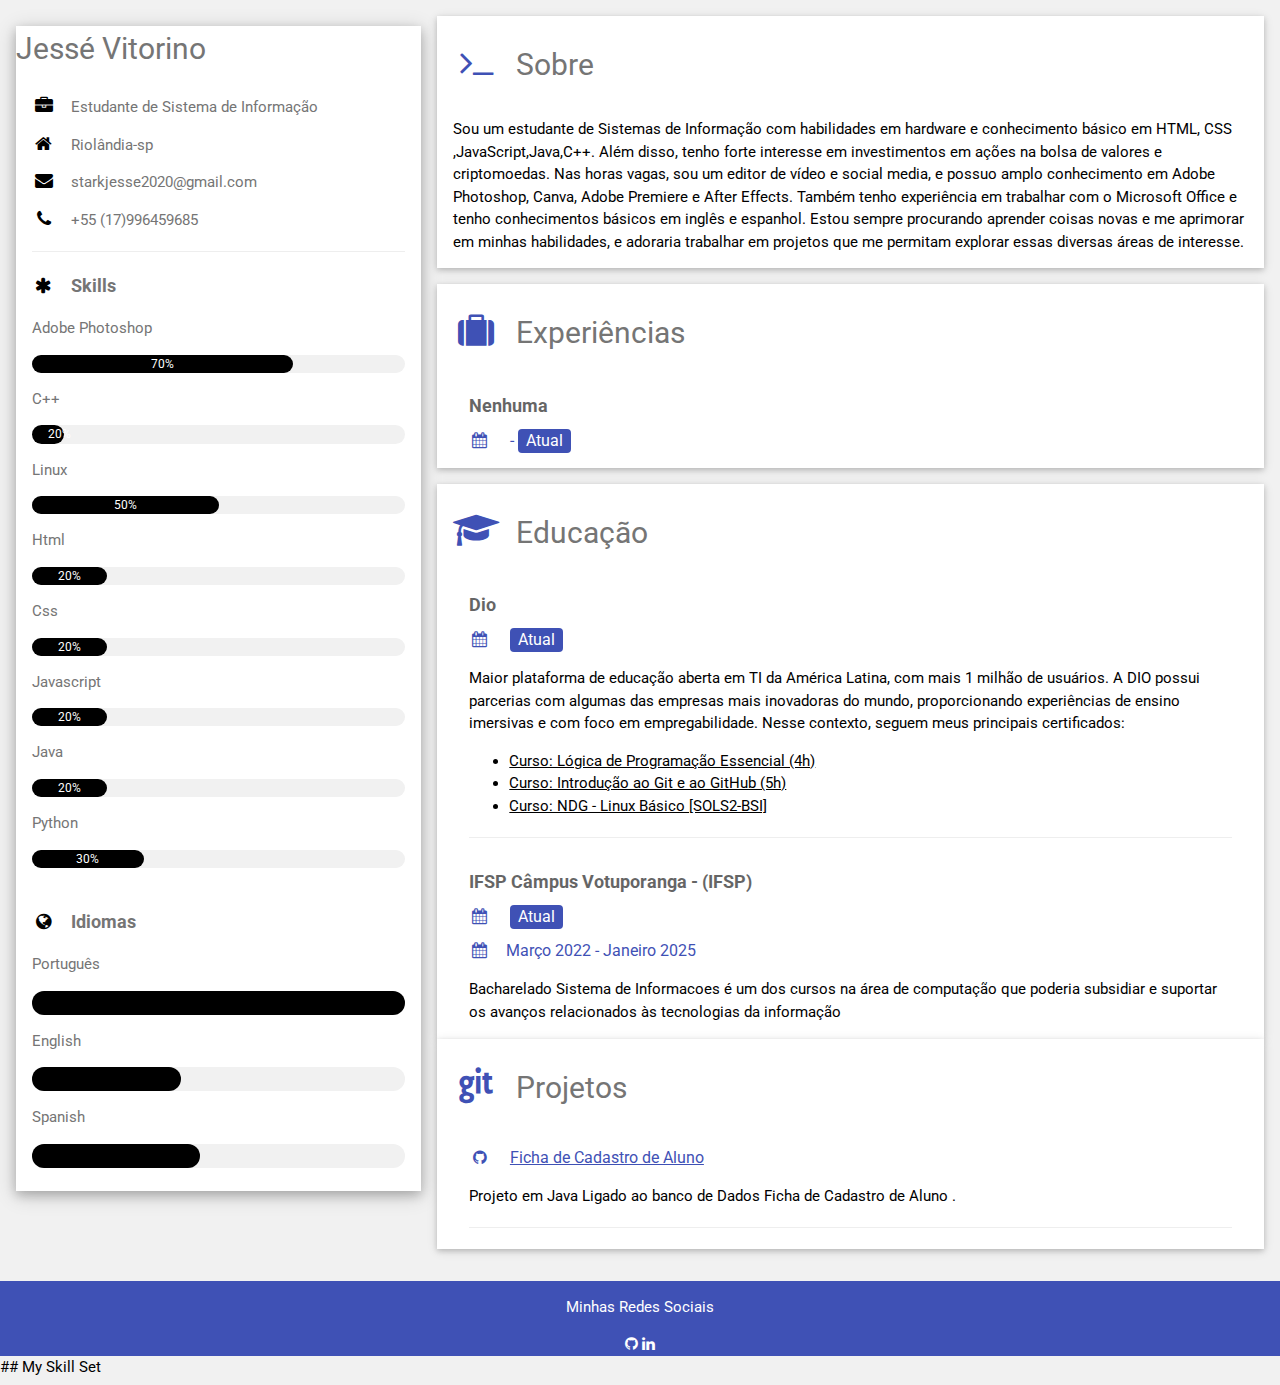
==== index.html @ 449e573f "Update index.html" ====
<!DOCTYPE html>
<html>
<title>Jessé Vitorino de Oliveira </title>
<meta charset="UTF-8">
<meta name="viewport" content="width=device-width, initial-scale=1">
<link rel="stylesheet" href="https://www.w3schools.com/w3css/4/w3.css">
<link rel='stylesheet' href='https://fonts.googleapis.com/css?family=Roboto'>
<link rel="stylesheet" href="https://cdnjs.cloudflare.com/ajax/libs/font-awesome/4.7.0/css/font-awesome.min.css">
<style>
html,body,h1,h2,h3,h4,h5,h6 {font-family: "Roboto", sans-serif}
</style>
<body class="w3-light-grey">

<!-- Page Container -->
<div class="w3-content w3-margin-top" style="max-width:1400px;">

  <!-- The Grid -->
  <div class="w3-row-padding">
  
    <!-- Left Column -->
    <div class="w3-third">
    
      <div class="w3-white w3-text-grey w3-card-4">
        <div class="w3-display-container">
            <h2>Jessé Vitorino</h2>
          
        </div>
        <div class="w3-container">
          <p><i class="fa fa-briefcase fa-fw w3-margin-right w3-large w3-text-black"></i>Estudante de Sistema de Informação </p>
          <p><i class="fa fa-home fa-fw w3-margin-right w3-large w3-text-black"></i>Riolândia-sp</p>
          <p><i class="fa fa-envelope fa-fw w3-margin-right w3-large w3-text-black"></i>starkjesse2020@gmail.com
          </p>
          <p><i class="fa fa-phone fa-fw w3-margin-right w3-large w3-text-black"></i>+55 (17)996459685</p>
          <hr>

          <p class="w3-large"><b><i class="fa fa-asterisk fa-fw w3-margin-right w3-text-black"></i>Skills</b></p>
          <p>Adobe Photoshop</p>
          <div class="w3-light-grey w3-round-xlarge w3-small">
            <div class="w3-container w3-center w3-round-xlarge w3-black" style="width:70%">70%</div>
          </div>         
          
          <p>C++</p>
          <div class="w3-light-grey w3-round-xlarge w3-small">
            <div class="w3-container w3-center w3-round-xlarge w3-black" style="width: 20px;%">20%</div>
          </div>
          <p>Linux</p>
          <div class="w3-light-grey w3-round-xlarge w3-small">
            <div class="w3-container w3-center w3-round-xlarge w3-black" style="width:50%">50%</div>
          </div>
          <p>Html</p>
          <div class="w3-light-grey w3-round-xlarge w3-small">
            <div class="w3-container w3-center w3-round-xlarge w3-black" style="width:20%">20%</div>
          </div>
          <p>Css</p>
          <div class="w3-light-grey w3-round-xlarge w3-small">
            <div class="w3-container w3-center w3-round-xlarge w3-black" style="width:20%">20%</div>
          </div>
          <p>Javascript</p>
          <div class="w3-light-grey w3-round-xlarge w3-small">
            <div class="w3-container w3-center w3-round-xlarge w3-black" style="width:20%">20%</div>
          </div>
          <p>Java</p>
          <div class="w3-light-grey w3-round-xlarge w3-small">
            <div class="w3-container w3-center w3-round-xlarge w3-black" style="width:20%">20%</div>
          </div>
          <p>Python</p>
          <div class="w3-light-grey w3-round-xlarge w3-small">
            <div class="w3-container w3-center w3-round-xlarge w3-black" style="width:30%">30%</div>
          </div>
          
          <br>

          <p class="w3-large w3-text-theme"><b><i class="fa fa-globe fa-fw w3-margin-right w3-text-black"></i>Idiomas</b></p>
          <p>Português</p>
          <div class="w3-light-grey w3-round-xlarge">
            <div class="w3-round-xlarge w3-black" style="height:24px;width:100%"></div>
          </div>
          <p>English</p>
          <div class="w3-light-grey w3-round-xlarge">
            <div class="w3-round-xlarge w3-black" style="height:24px;width:40%"></div>
          </div>
          <p>Spanish</p>
          <div class="w3-light-grey w3-round-xlarge">
            <div class="w3-round-xlarge w3-black" style="height:24px;width:45%"></div>
          </div>
          
          <br>
        </div>
      </div><br>

    <!-- End Left Column -->
    </div>

    <!-- Right Column -->
    <div class="w3-twothird">
    
        <div class="w3-container w3-card w3-white w3-margin-bottom">
          <h2 class="w3-text-grey w3-padding-16"><i class="fa fa-terminal fa-fw w3-margin-right w3-xxlarge w3-text-indigo"></i>Sobre</h2>
          <p>Sou um estudante de Sistemas de Informação com habilidades em hardware e conhecimento básico em HTML, CSS ,JavaScript,Java,C++. Além disso, tenho forte interesse em investimentos em ações na bolsa de valores e criptomoedas. Nas horas vagas, sou um editor de vídeo e social media, e possuo amplo conhecimento em Adobe Photoshop, Canva, Adobe Premiere e After Effects. Também tenho experiência em trabalhar com o Microsoft Office e tenho conhecimentos básicos em inglês e espanhol. Estou sempre procurando aprender coisas novas e me aprimorar em minhas habilidades, e adoraria trabalhar em projetos que me permitam explorar essas diversas áreas de interesse.</p>
        </div>

        <div class="w3-container w3-card w3-white w3-margin-bottom">
          <h2 class="w3-text-grey w3-padding-16">
            <i class="fa fa-suitcase fa-fw w3-margin-right w3-xxlarge w3-text-indigo"></i>Experiências
          </h2>
          <div class="w3-container">
            <h5 class="w3-opacity"><b>Nenhuma</b></h5>
            <h6 class="w3-text-indigo"><i class="fa fa-calendar fa-fw w3-margin-right"></i> - <span class="w3-tag w3-indigo w3-round">Atual</span></h6>
            <p></p>
          </div>
        </div>

        <div class="w3-container w3-card w3-white">
          <h2 class="w3-text-grey w3-padding-16">
            <i class="fa fa-graduation-cap fa-fw w3-margin-right w3-xxlarge w3-text-indigo"></i>Educação
          </h2>
          <div class="w3-container">
            <h5 class="w3-opacity"><b>Dio</b></h5>
            <h6 class="w3-text-indigo"><i class="fa fa-calendar fa-fw w3-margin-right"></i> <span class="w3-tag w3-indigo w3-round">Atual</span></h6>
            <p>
              Maior plataforma de educação aberta em TI da América Latina, com mais 1 milhão de usuários. 
              A DIO possui parcerias com algumas das empresas mais inovadoras do mundo, proporcionando experiências 
              de ensino imersivas e com foco em empregabilidade. Nesse contexto, seguem meus principais certificados:
            </p>
            <ul>
              <li><a href="https://www.dio.me/certificate/53A785A1" target="_blank">Curso: Lógica de Programação Essencial (4h)</a></li>
              <li><a href="https://www.dio.me/certificate/A807F4A7" target="_blank">Curso: Introdução ao Git e ao GitHub  (5h)</a></li>
              <li><a href="Jessé VitorinoDe Oliveira-NDG - Linux Bási-certificate.pdf" target="_blank">Curso: NDG - Linux Básico [SOLS2-BSI]</a></li>
              
            </ul>
            <hr>
          </div>
          <div class="w3-container">
            <h5 class="w3-opacity"><b>IFSP Câmpus Votuporanga - (IFSP)</b></h5>
            <h6 class="w3-text-indigo"><i class="fa fa-calendar fa-fw w3-margin-right"></i> <span class="w3-tag w3-indigo w3-round">Atual</span></h6>            
            <h6 class="w3-text-indigo"><i class="fa fa-calendar fa-fw w3-margin-right"></i>Março 2022 - Janeiro 2025</h6>
            <p>Bacharelado Sistema de Informacoes é um dos cursos na área de computação que poderia subsidiar e suportar os avanços relacionados às tecnologias da informação
            </p>
          </div>
        </div>

        <div class="w3-container w3-card w3-white w3-margin-bottom">
          <h2 class="w3-text-grey w3-padding-16">
            <i class="fa fa-git fa-fw w3-margin-right w3-xxlarge w3-text-indigo"></i>Projetos
          </h2>
          <div class="w3-container">
            <h6 class="w3-text-indigo">
              <i class="fa fa-github fa-fw w3-margin-right"></i>
              <a href="https://github.com/JesseV22/AvaliacaoLP1PV1" target="_blank">Ficha de Cadastro de Aluno</a>
            </h6>
            <p>Projeto em Java Ligado ao banco de Dados Ficha de Cadastro de Aluno .</p>
            <hr>
          </div>         
        </div>

        <!-- End Right Column -->
      </div>

      <!-- End Grid -->
    </div>

    <!-- End Page Container -->
  </div>

  <footer class="w3-container w3-indigo w3-center w3-margin-top">
    <p>Minhas Redes Sociais</p>
    <a href="https://github.com/JesseV22" target="_blank"><i class="fa fa-github w3-hover-opacity"></i></a>
    <a href="https://www.linkedin.com/in/jess%C3%A9-vitorino-oliveira-a86418203/" target="_blank"><i class="fa fa-linkedin w3-hover-opacity"></i></a>    
  </footer>
## My Skill Set  
<table><tr><td valign="top" width="33%">


</body>

</html>
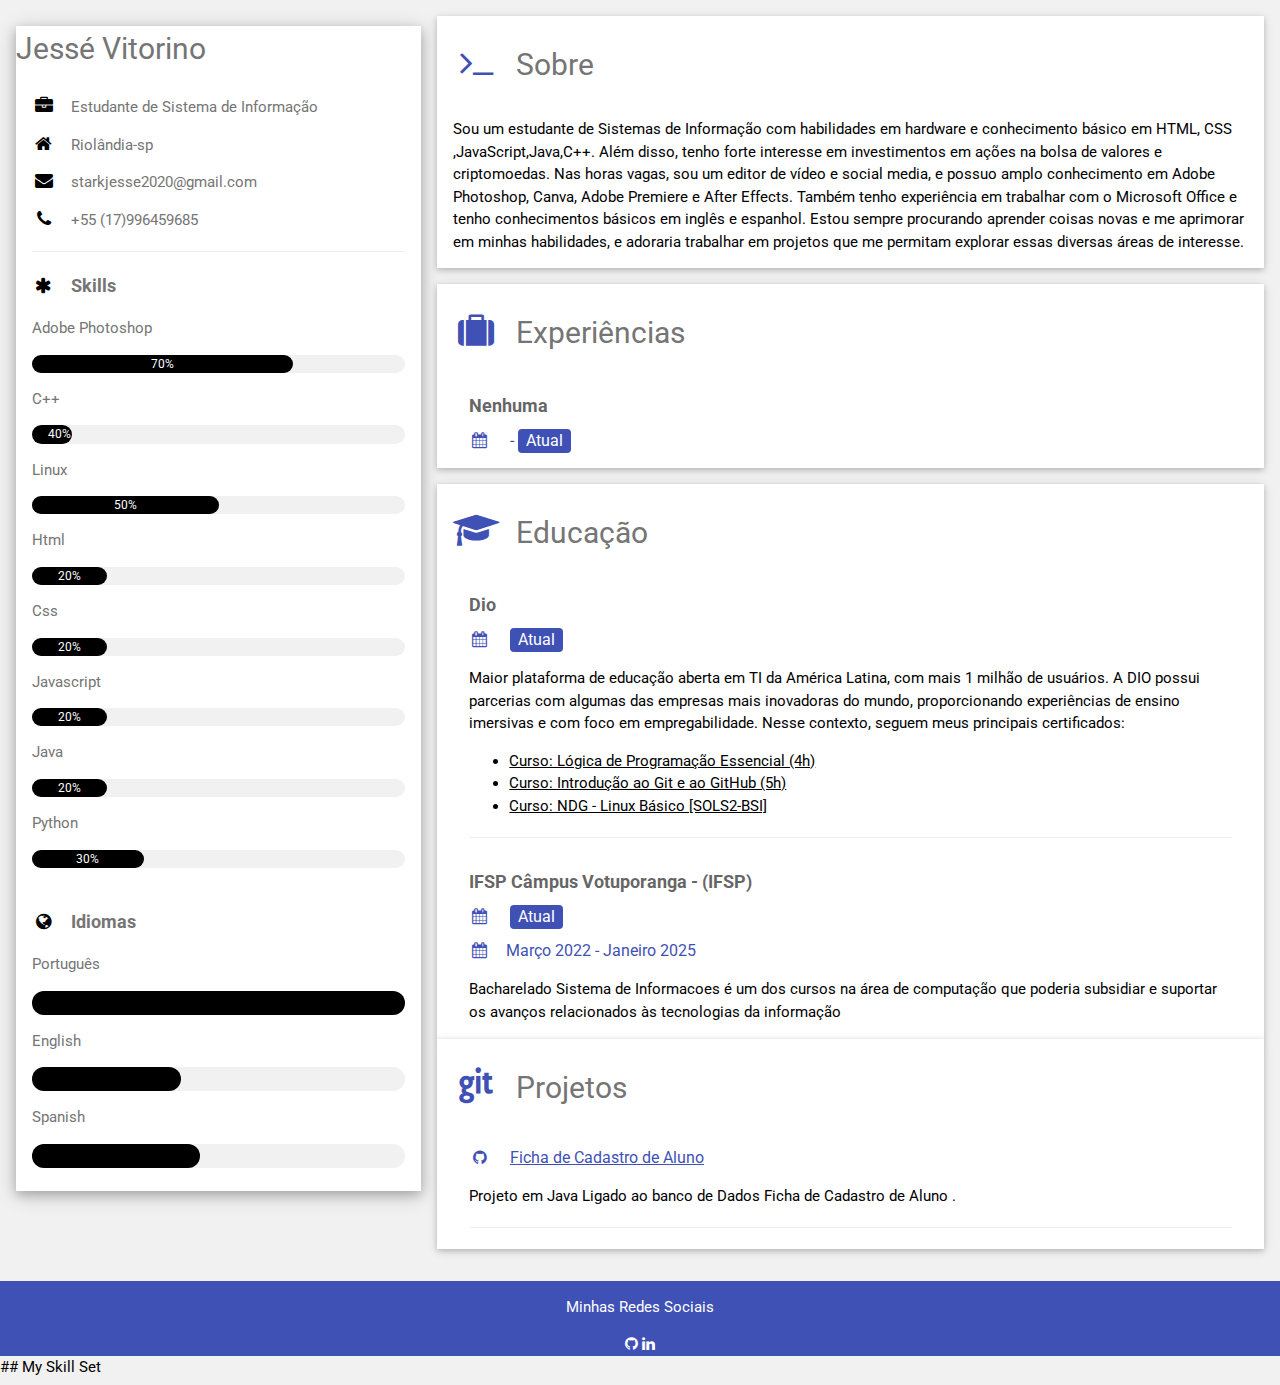
==== commit b1126da8: "C++" ====
--- a/index.html
+++ b/index.html
@@ -41,7 +41,7 @@
           
           <p>C++</p>
           <div class="w3-light-grey w3-round-xlarge w3-small">
-            <div class="w3-container w3-center w3-round-xlarge w3-black" style="width: 20px;%">20%</div>
+            <div class="w3-container w3-center w3-round-xlarge w3-black" style="width: 40px;%">40%</div>
           </div>
           <p>Linux</p>
           <div class="w3-light-grey w3-round-xlarge w3-small">
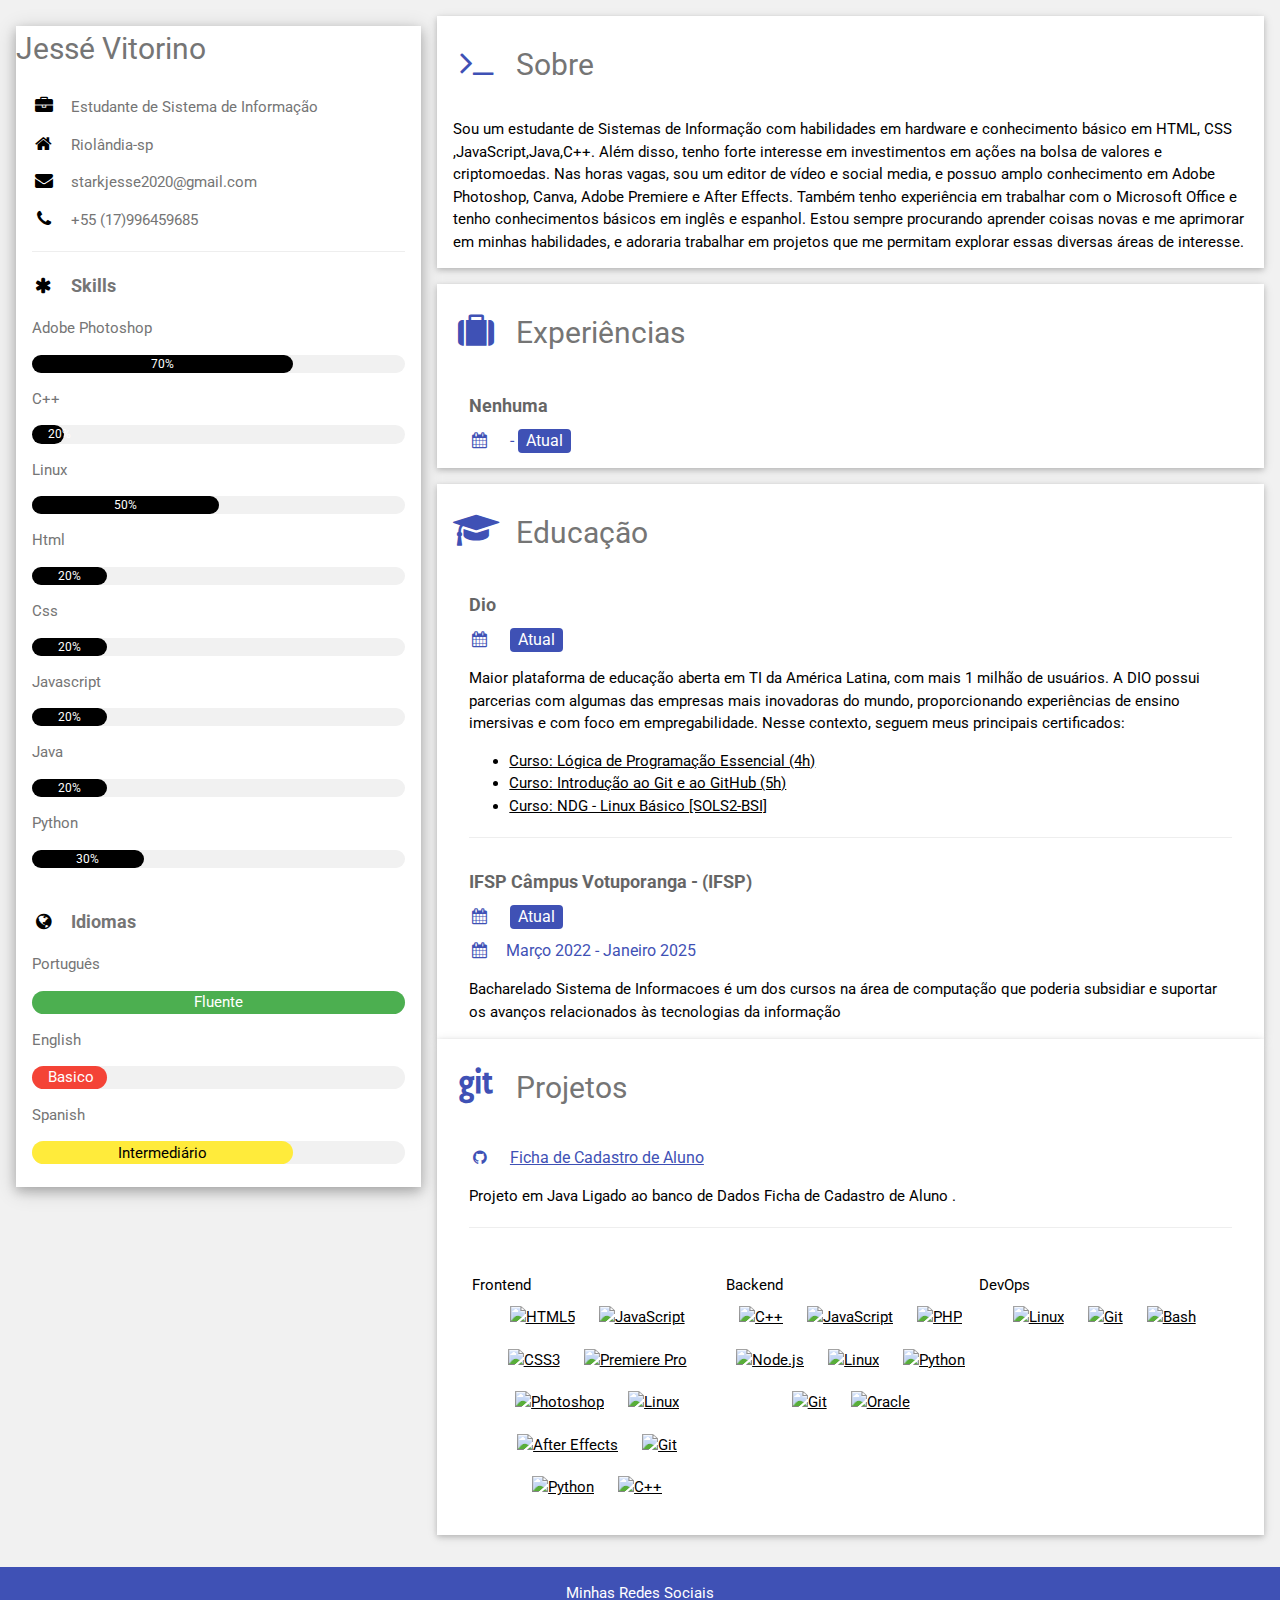
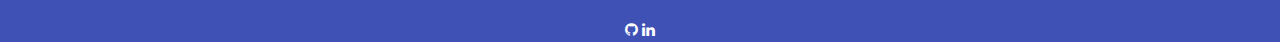
==== commit 65bfd400: "Update index.html" ====
--- a/index.html
+++ b/index.html
@@ -1,6 +1,6 @@
 <!DOCTYPE html>
 <html>
-<title>Jessé Vitorino de Oliveira </title>
+<title>Jessé  </title>
 <meta charset="UTF-8">
 <meta name="viewport" content="width=device-width, initial-scale=1">
 <link rel="stylesheet" href="https://www.w3schools.com/w3css/4/w3.css">
@@ -41,7 +41,7 @@
           
           <p>C++</p>
           <div class="w3-light-grey w3-round-xlarge w3-small">
-            <div class="w3-container w3-center w3-round-xlarge w3-black" style="width: 40px;%">40%</div>
+            <div class="w3-container w3-center w3-round-xlarge w3-black" style="width: 20px;%">20%</div>
           </div>
           <p>Linux</p>
           <div class="w3-light-grey w3-round-xlarge w3-small">
@@ -73,15 +73,15 @@
           <p class="w3-large w3-text-theme"><b><i class="fa fa-globe fa-fw w3-margin-right w3-text-black"></i>Idiomas</b></p>
           <p>Português</p>
           <div class="w3-light-grey w3-round-xlarge">
-            <div class="w3-round-xlarge w3-black" style="height:24px;width:100%"></div>
+            <div class="w3-container w3-center w3-round-xlarge w3-green" style="width:100%">Fluente</div>
           </div>
           <p>English</p>
           <div class="w3-light-grey w3-round-xlarge">
-            <div class="w3-round-xlarge w3-black" style="height:24px;width:40%"></div>
+            <div class="w3-container w3-center w3-round-xlarge w3-red" style="width:20%">Basico</div>
           </div>
           <p>Spanish</p>
           <div class="w3-light-grey w3-round-xlarge">
-            <div class="w3-round-xlarge w3-black" style="height:24px;width:45%"></div>
+            <div class="w3-container w3-center w3-round-xlarge w3-yellow" style="width:70%">Intermediário</div>
           </div>
           
           <br>
@@ -150,6 +150,57 @@
             </h6>
             <p>Projeto em Java Ligado ao banco de Dados Ficha de Cadastro de Aluno .</p>
             <hr>
+            <br/>  
+
+
+
+<table><tr><td valign="top" width="33%">
+
+
+
+Frontend  
+<div align="center">  
+<a href="https://en.wikipedia.org/wiki/HTML5" target="_blank"><img style="margin: 10px" src="https://profilinator.rishav.dev/skills-assets/html5-original-wordmark.svg" alt="HTML5" height="50" /></a>  
+<a href="https://www.javascript.com/" target="_blank"><img style="margin: 10px" src="https://profilinator.rishav.dev/skills-assets/javascript-original.svg" alt="JavaScript" height="50" /></a>  
+<a href="https://www.w3schools.com/css/" target="_blank"><img style="margin: 10px" src="https://profilinator.rishav.dev/skills-assets/css3-original-wordmark.svg" alt="CSS3" height="50" /></a>  
+<a href="https://www.adobe.com/in/products/premiere.html" target="_blank"><img style="margin: 10px" src="https://profilinator.rishav.dev/skills-assets/adobepremierepro.png" alt="Premiere Pro" height="50" /></a>  
+<a href="https://www.adobe.com/in/products/photoshop.html" target="_blank"><img style="margin: 10px" src="https://profilinator.rishav.dev/skills-assets/photoshop-plain.svg" alt="Photoshop" height="50" /></a>  
+<a href="https://www.linux.org/" target="_blank"><img style="margin: 10px" src="https://profilinator.rishav.dev/skills-assets/linux-original.svg" alt="Linux" height="50" /></a>  
+<a href="https://www.adobe.com/in/products/aftereffects.html" target="_blank"><img style="margin: 10px" src="https://profilinator.rishav.dev/skills-assets/aftereffects.png" alt="After Effects" height="50" /></a>  
+<a href="https://github.com/" target="_blank"><img style="margin: 10px" src="https://profilinator.rishav.dev/skills-assets/git-scm-icon.svg" alt="Git" height="50" /></a>  
+<a href="https://www.python.org/" target="_blank"><img style="margin: 10px" src="https://profilinator.rishav.dev/skills-assets/python-original.svg" alt="Python" height="50" /></a>  
+<a href="https://www.cplusplus.com/" target="_blank"><img style="margin: 10px" src="https://profilinator.rishav.dev/skills-assets/cplusplus-original.svg" alt="C++" height="50" /></a>  
+</div>
+
+</td><td valign="top" width="33%">
+
+
+Backend  
+<div align="center">  
+<a href="https://www.cplusplus.com/" target="_blank"><img style="margin: 10px" src="https://profilinator.rishav.dev/skills-assets/cplusplus-original.svg" alt="C++" height="50" /></a>  
+<a href="https://www.javascript.com/" target="_blank"><img style="margin: 10px" src="https://profilinator.rishav.dev/skills-assets/javascript-original.svg" alt="JavaScript" height="50" /></a>  
+<a href="https://www.php.net/" target="_blank"><img style="margin: 10px" src="https://profilinator.rishav.dev/skills-assets/php-original.svg" alt="PHP" height="50" /></a>  
+<a href="https://nodejs.org/" target="_blank"><img style="margin: 10px" src="https://profilinator.rishav.dev/skills-assets/nodejs-original-wordmark.svg" alt="Node.js" height="50" /></a>  
+<a href="https://www.linux.org/" target="_blank"><img style="margin: 10px" src="https://profilinator.rishav.dev/skills-assets/linux-original.svg" alt="Linux" height="50" /></a>  
+<a href="https://www.python.org/" target="_blank"><img style="margin: 10px" src="https://profilinator.rishav.dev/skills-assets/python-original.svg" alt="Python" height="50" /></a>  
+<a href="https://github.com/" target="_blank"><img style="margin: 10px" src="https://profilinator.rishav.dev/skills-assets/git-scm-icon.svg" alt="Git" height="50" /></a>  
+<a href="https://www.oracle.com/in/index.html" target="_blank"><img style="margin: 10px" src="https://profilinator.rishav.dev/skills-assets/oracle-original.svg" alt="Oracle" height="50" /></a>  
+</div>
+
+</td><td valign="top" width="33%">
+
+
+
+DevOps  
+<div align="center">  
+<a href="https://www.linux.org/" target="_blank"><img style="margin: 10px" src="https://profilinator.rishav.dev/skills-assets/linux-original.svg" alt="Linux" height="50" /></a>  
+<a href="https://github.com/" target="_blank"><img style="margin: 10px" src="https://profilinator.rishav.dev/skills-assets/git-scm-icon.svg" alt="Git" height="50" /></a>  
+<a href="https://www.gnu.org/software/bash/" target="_blank"><img style="margin: 10px" src="https://profilinator.rishav.dev/skills-assets/gnu_bash-icon.svg" alt="Bash" height="50" /></a>  
+</div>
+
+</td></tr></table>  
+
+<br/>  
           </div>         
         </div>
 
@@ -167,10 +218,7 @@
     <a href="https://github.com/JesseV22" target="_blank"><i class="fa fa-github w3-hover-opacity"></i></a>
     <a href="https://www.linkedin.com/in/jess%C3%A9-vitorino-oliveira-a86418203/" target="_blank"><i class="fa fa-linkedin w3-hover-opacity"></i></a>    
   </footer>
-## My Skill Set  
-<table><tr><td valign="top" width="33%">
-
 
 </body>
 
-</html>
+</html>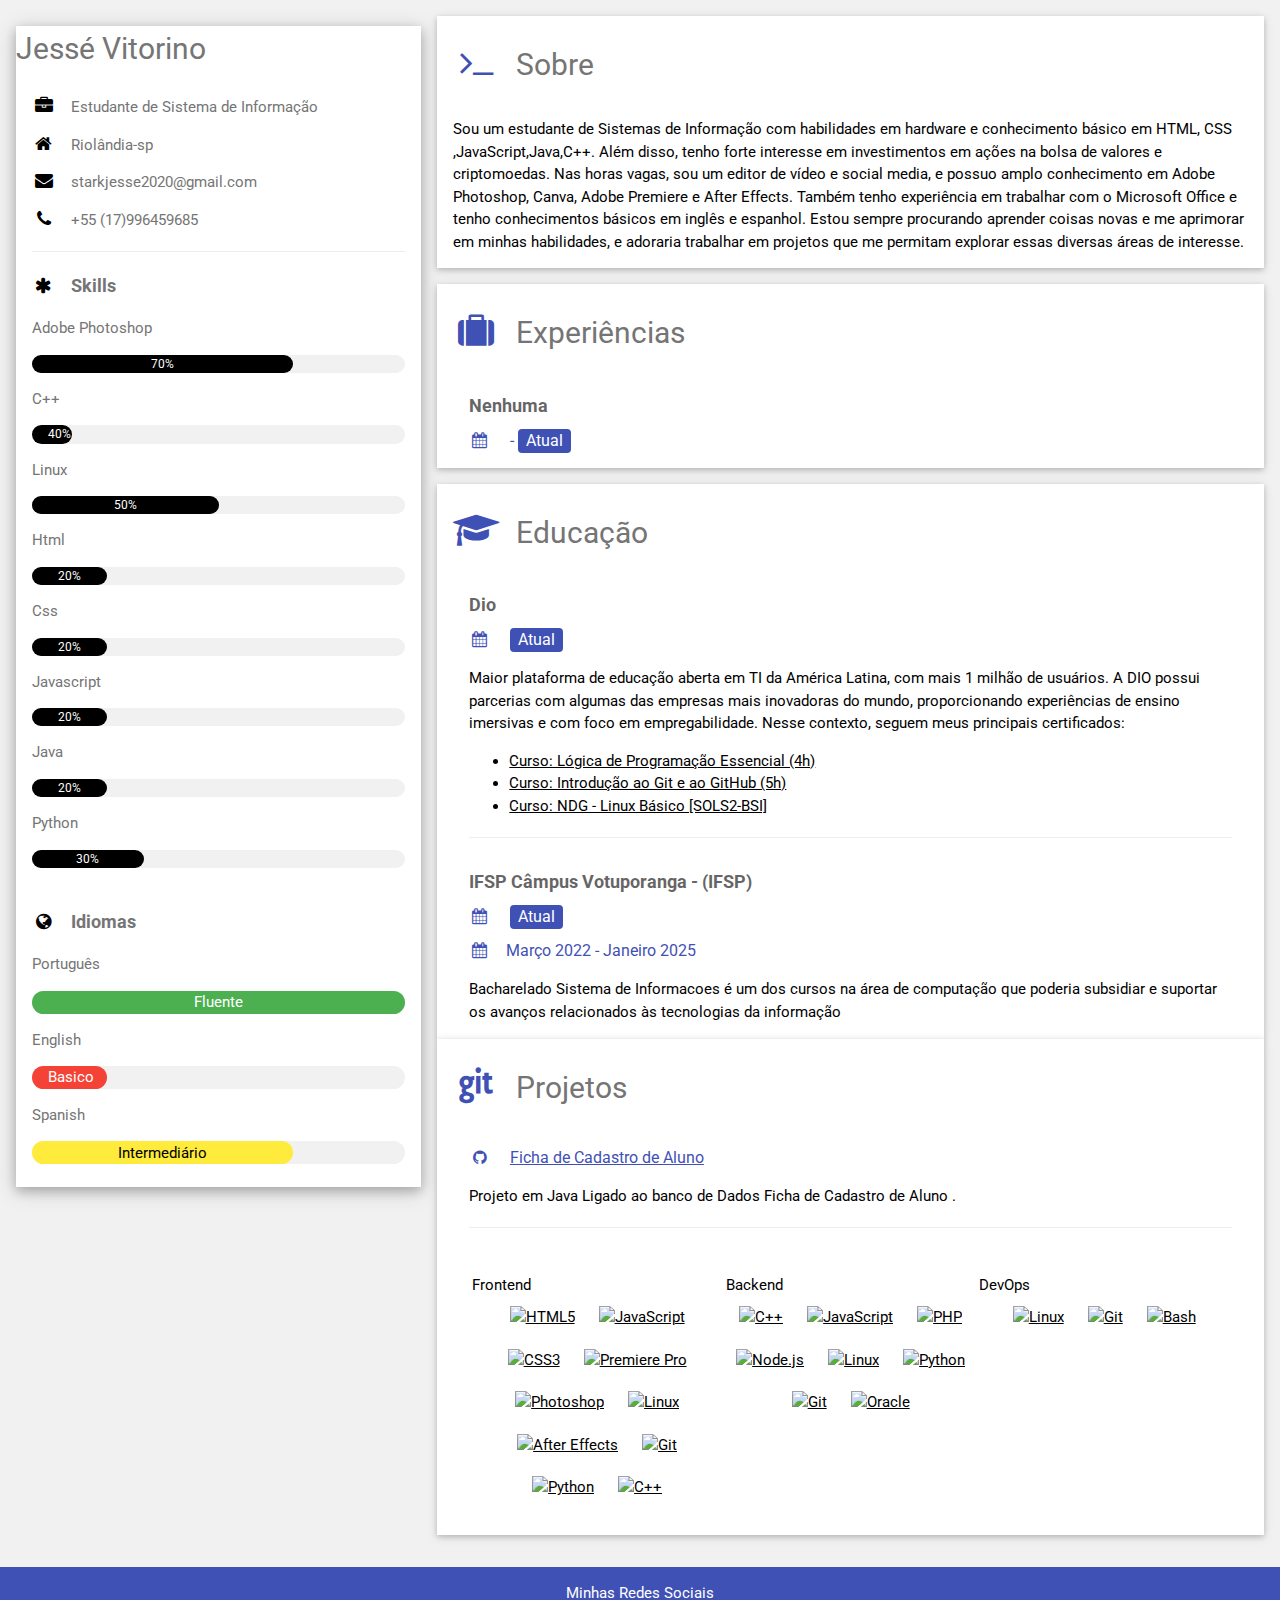
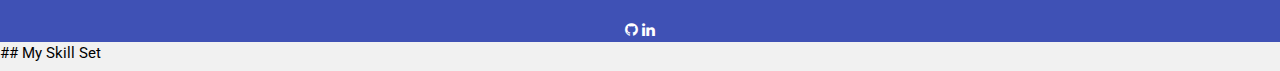
==== commit 017720fb: "Merge branch 'main' of https://github.com/JesseV22/CV" ====
--- a/index.html
+++ b/index.html
@@ -41,7 +41,7 @@
           
           <p>C++</p>
           <div class="w3-light-grey w3-round-xlarge w3-small">
-            <div class="w3-container w3-center w3-round-xlarge w3-black" style="width: 20px;%">20%</div>
+            <div class="w3-container w3-center w3-round-xlarge w3-black" style="width: 40px;%">40%</div>
           </div>
           <p>Linux</p>
           <div class="w3-light-grey w3-round-xlarge w3-small">
@@ -218,7 +218,10 @@
     <a href="https://github.com/JesseV22" target="_blank"><i class="fa fa-github w3-hover-opacity"></i></a>
     <a href="https://www.linkedin.com/in/jess%C3%A9-vitorino-oliveira-a86418203/" target="_blank"><i class="fa fa-linkedin w3-hover-opacity"></i></a>    
   </footer>
+## My Skill Set  
+<table><tr><td valign="top" width="33%">
+
 
 </body>
 
-</html>+</html>
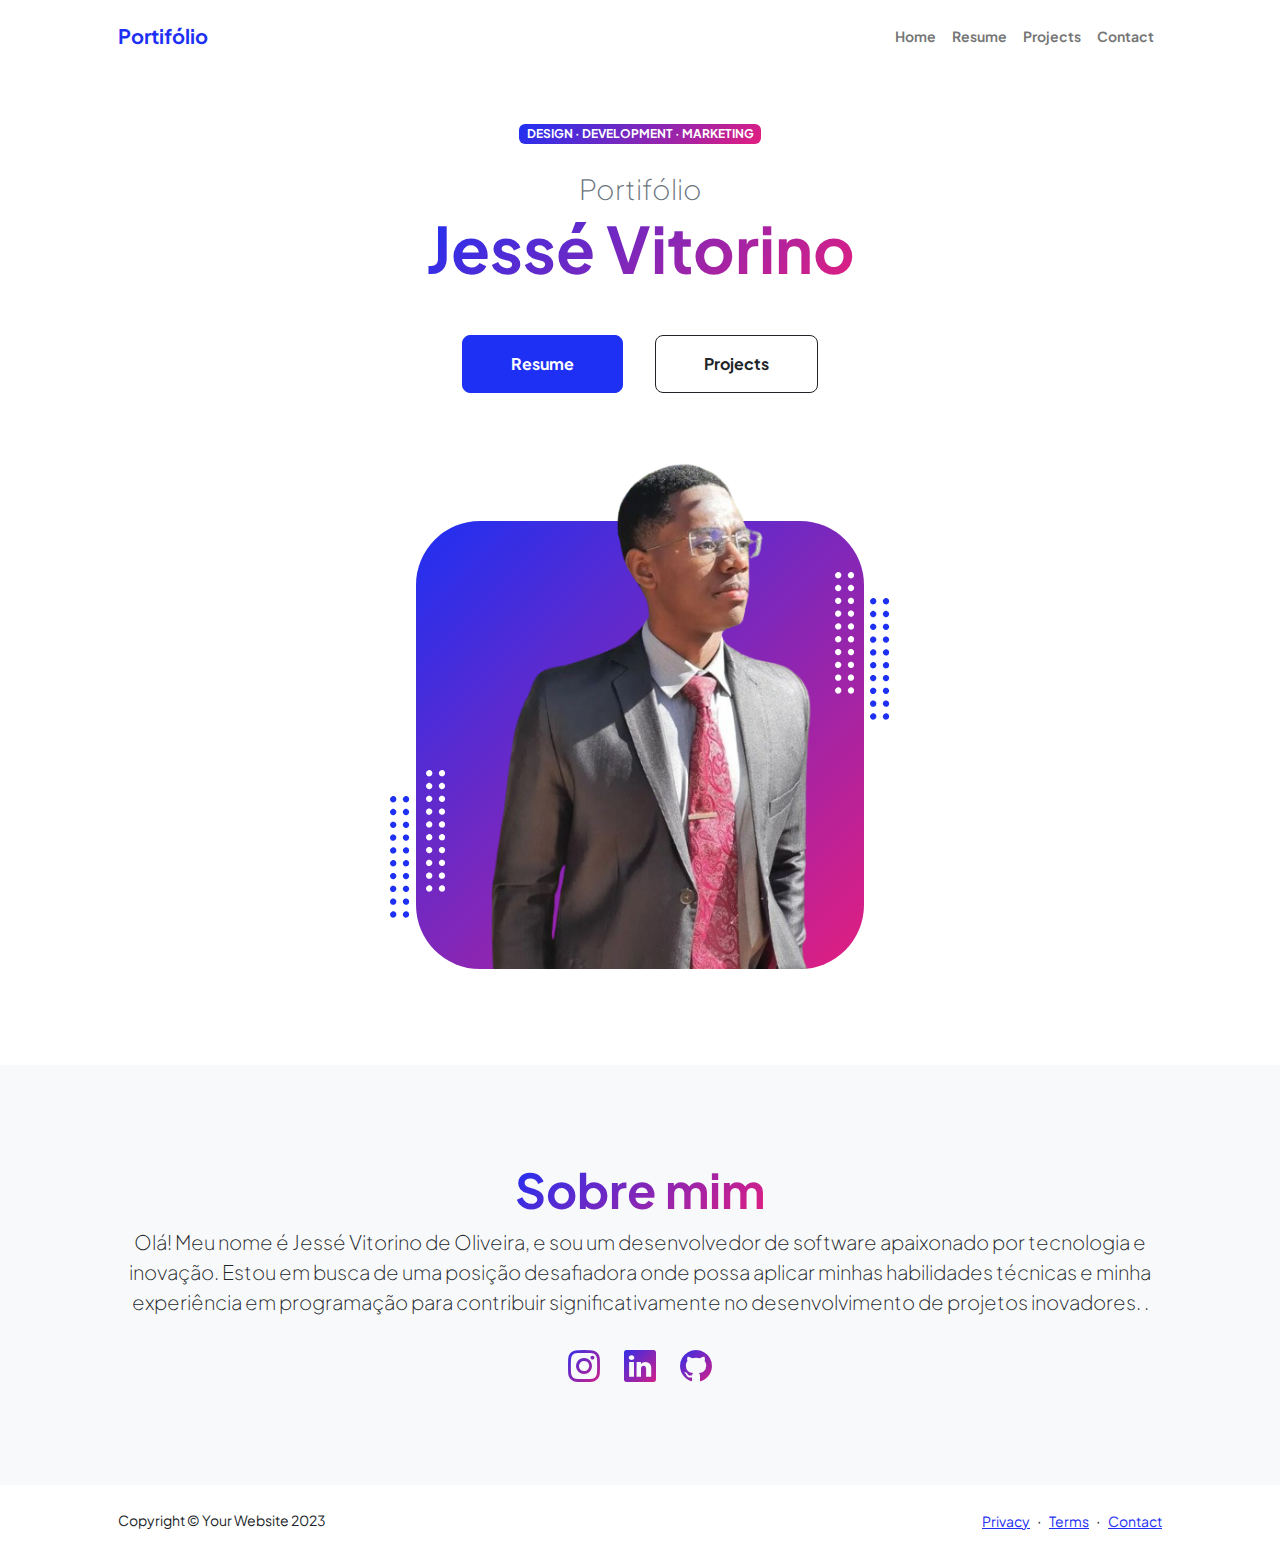
==== commit d26b1930: "up" ====
--- a/index.html
+++ b/index.html
@@ -1,227 +1,222 @@
 <!DOCTYPE html>
-<html>
-<title>Jessé  </title>
-<meta charset="UTF-8">
-<meta name="viewport" content="width=device-width, initial-scale=1">
-<link rel="stylesheet" href="https://www.w3schools.com/w3css/4/w3.css">
-<link rel='stylesheet' href='https://fonts.googleapis.com/css?family=Roboto'>
-<link rel="stylesheet" href="https://cdnjs.cloudflare.com/ajax/libs/font-awesome/4.7.0/css/font-awesome.min.css">
-<style>
-html,body,h1,h2,h3,h4,h5,h6 {font-family: "Roboto", sans-serif}
-</style>
-<body class="w3-light-grey">
+<html lang="en">
+    <head>
+        <meta charset="utf-8" />
+        <meta name="viewport" content="width=device-width, initial-scale=1, shrink-to-fit=no" />
+        <meta name="description" content="" />
+        <meta name="author" content="" />
+        <title>Personal - Start Bootstrap Theme</title>
+        <!-- Favicon-->
+        <link rel="icon" type="image/x-icon" href="assets/favicon.ico" />
+        <!-- Custom Google font-->
+        <link rel="preconnect" href="https://fonts.googleapis.com" />
+        <link rel="preconnect" href="https://fonts.gstatic.com" crossorigin />
+        <link href="https://fonts.googleapis.com/css2?family=Plus+Jakarta+Sans:wght@100;200;300;400;500;600;700;800;900&amp;display=swap" rel="stylesheet" />
+        <!-- Bootstrap icons-->
+        <link href="https://cdn.jsdelivr.net/npm/bootstrap-icons@1.8.1/font/bootstrap-icons.css" rel="stylesheet" />
+        <!-- Core theme CSS (includes Bootstrap)-->
+        <link href="css/styles.css" rel="stylesheet" />
+    </head>
+    <body class="d-flex flex-column h-100">
+        <main class="flex-shrink-0">
+            <!-- Navigation-->
+            <nav class="navbar navbar-expand-lg navbar-light bg-white py-3">
+                <div class="container px-5">
+                    <a class="navbar-brand" href="index.html"><span class="fw-bolder text-primary">Portifólio
+                    </span></a>
+                    <button class="navbar-toggler" type="button" data-bs-toggle="collapse" data-bs-target="#navbarSupportedContent" aria-controls="navbarSupportedContent" aria-expanded="false" aria-label="Toggle navigation"><span class="navbar-toggler-icon"></span></button>
+                    <div class="collapse navbar-collapse" id="navbarSupportedContent">
+                        <ul class="navbar-nav ms-auto mb-2 mb-lg-0 small fw-bolder">
+                            <li class="nav-item"><a class="nav-link" href="index.html">Home</a></li>
+                            <li class="nav-item"><a class="nav-link" href="resume.html">Resume</a></li>
+                            <li class="nav-item"><a class="nav-link" href="projects.html">Projects</a></li>
+                            <li class="nav-item"><a class="nav-link" href="contact.html">Contact</a></li>
+                        </ul>
+                    </div>
+                </div>
+            </nav>
+            <!-- Header-->
+            <header class="py-5">
+                <div class="container px-5 pb-5">
+                    <div class="row gx-5 align-items-center">
+                        <div class="col-xxl-5">
+                            <!-- Header text content-->
+                            <div class="text-center text-xxl-start">
+                                <div class="badge bg-gradient-primary-to-secondary text-white mb-4"><div class="text-uppercase">Design &middot; Development &middot; Marketing</div></div>
+                                <div class="fs-3 fw-light text-muted">Portifólio</div>
+                                <h1 class="display-3 fw-bolder mb-5"><span class="text-gradient d-inline">Jessé Vitorino
+                                </span></h1>
+                                <div class="d-grid gap-3 d-sm-flex justify-content-sm-center justify-content-xxl-start mb-3">
+                                    <a class="btn btn-primary btn-lg px-5 py-3 me-sm-3 fs-6 fw-bolder" href="resume.html">Resume</a>
+                                    <a class="btn btn-outline-dark btn-lg px-5 py-3 fs-6 fw-bolder" href="projects.html">Projects</a>
+                                </div>
+                            </div>
+                        </div>
+                        <div class="col-xxl-7">
+                            <!-- Header profile picture-->
+                            <div class="d-flex justify-content-center mt-5 mt-xxl-0">
+                                <div class="profile bg-gradient-primary-to-secondary">
+                                    <!-- TIP: For best results, use a photo with a transparent background like the demo example below-->
+                                    <!-- Watch a tutorial on how to do this on YouTube (link)-->
+                                    <img class="profile-img" src="assets/WhatsApp_Image_2024-06-15_at_16.08.37-removebg-preview.png" alt="..." />
+                                    <div class="dots-1">
+                                        <!-- SVG Dots-->
+                                        <svg version="1.1" xmlns="http://www.w3.org/2000/svg" xmlns:xlink="http://www.w3.org/1999/xlink" x="0px" y="0px" viewBox="0 0 191.6 1215.4" style="enable-background: new 0 0 191.6 1215.4" xml:space="preserve">
+                                            <g transform="translate(0.000000,1280.000000) scale(0.100000,-0.100000)">
+                                                <path d="M227.7,12788.6c-105-35-200-141-222-248c-43-206,163-412,369-369c155,32,275,190,260,339c-11,105-90,213-190,262        C383.7,12801.6,289.7,12808.6,227.7,12788.6z"></path>
+                                                <path d="M1507.7,12788.6c-151-50-253-216-222-362c25-119,136-230,254-255c194-41,395,142,375,339c-11,105-90,213-190,262        C1663.7,12801.6,1569.7,12808.6,1507.7,12788.6z"></path>
+                                                <path d="M227.7,11508.6c-105-35-200-141-222-248c-43-206,163-412,369-369c155,32,275,190,260,339c-11,105-90,213-190,262        C383.7,11521.6,289.7,11528.6,227.7,11508.6z"></path>
+                                                <path d="M1507.7,11508.6c-151-50-253-216-222-362c25-119,136-230,254-255c194-41,395,142,375,339c-11,105-90,213-190,262        C1663.7,11521.6,1569.7,11528.6,1507.7,11508.6z"></path>
+                                                <path d="M227.7,10228.6c-105-35-200-141-222-248c-43-206,163-412,369-369c155,32,275,190,260,339c-11,105-90,213-190,262        C383.7,10241.6,289.7,10248.6,227.7,10228.6z"></path>
+                                                <path d="M1507.7,10228.6c-105-35-200-141-222-248c-43-206,163-412,369-369c155,32,275,190,260,339c-11,105-90,213-190,262        C1663.7,10241.6,1569.7,10248.6,1507.7,10228.6z"></path>
+                                                <path d="M227.7,8948.6c-105-35-200-141-222-248c-43-206,163-412,369-369c155,32,275,190,260,339c-11,105-90,213-190,262        C383.7,8961.6,289.7,8968.6,227.7,8948.6z"></path>
+                                                <path d="M1507.7,8948.6c-105-35-200-141-222-248c-43-206,163-412,369-369c155,32,275,190,260,339c-11,105-90,213-190,262        C1663.7,8961.6,1569.7,8968.6,1507.7,8948.6z"></path>
+                                                <path d="M227.7,7668.6c-105-35-200-141-222-248c-43-206,163-412,369-369c155,32,275,190,260,339c-11,105-90,213-190,262        C383.7,7681.6,289.7,7688.6,227.7,7668.6z"></path>
+                                                <path d="M1507.7,7668.6c-105-35-200-141-222-248c-43-206,163-412,369-369c155,32,275,190,260,339c-11,105-90,213-190,262        C1663.7,7681.6,1569.7,7688.6,1507.7,7668.6z"></path>
+                                                <path d="M227.7,6388.6c-105-35-200-141-222-248c-43-206,163-412,369-369c155,32,275,190,260,339c-11,105-90,213-190,262        C383.7,6401.6,289.7,6408.6,227.7,6388.6z"></path>
+                                                <path d="M1507.7,6388.6c-105-35-200-141-222-248c-43-206,163-412,369-369c155,32,275,190,260,339c-11,105-90,213-190,262        C1663.7,6401.6,1569.7,6408.6,1507.7,6388.6z"></path>
+                                                <path d="M227.7,5108.6c-105-35-200-141-222-248c-43-206,163-412,369-369c155,32,275,190,260,339c-11,105-90,213-190,262        C383.7,5121.6,289.7,5128.6,227.7,5108.6z"></path>
+                                                <path d="M1507.7,5108.6c-105-35-200-141-222-248c-43-206,163-412,369-369c155,32,275,190,260,339c-11,105-90,213-190,262        C1663.7,5121.6,1569.7,5128.6,1507.7,5108.6z"></path>
+                                                <path d="M227.7,3828.6c-105-35-200-141-222-248c-43-206,163-412,369-369c155,32,275,190,260,339c-11,105-90,213-190,262        C383.7,3841.6,289.7,3848.6,227.7,3828.6z"></path>
+                                                <path d="M1507.7,3828.6c-105-35-200-141-222-248c-43-206,163-412,369-369c155,32,275,190,260,339c-11,105-90,213-190,262        C1663.7,3841.6,1569.7,3848.6,1507.7,3828.6z"></path>
+                                                <path d="M227.7,2548.6c-105-35-200-141-222-248c-43-206,163-412,369-369c155,32,275,190,260,339c-11,105-90,213-190,262        C383.7,2561.6,289.7,2568.6,227.7,2548.6z"></path>
+                                                <path d="M1507.7,2548.6c-105-35-200-141-222-248c-43-206,163-412,369-369c155,32,275,190,260,339c-11,105-90,213-190,262        C1663.7,2561.6,1569.7,2568.6,1507.7,2548.6z"></path>
+                                                <path d="M227.7,1268.6c-105-35-200-141-222-248c-43-206,163-412,369-369c155,32,275,190,260,339c-11,105-90,213-190,262        C383.7,1281.6,289.7,1288.6,227.7,1268.6z"></path>
+                                                <path d="M1507.7,1268.6c-105-35-200-141-222-248c-43-206,163-412,369-369c155,32,275,190,260,339c-11,105-90,213-190,262        C1663.7,1281.6,1569.7,1288.6,1507.7,1268.6z"></path>
+                                            </g>
+                                        </svg>
+                                        <!-- END of SVG dots-->
+                                    </div>
+                                    <div class="dots-2">
+                                        <!-- SVG Dots-->
+                                        <svg version="1.1" xmlns="http://www.w3.org/2000/svg" xmlns:xlink="http://www.w3.org/1999/xlink" x="0px" y="0px" viewBox="0 0 191.6 1215.4" style="enable-background: new 0 0 191.6 1215.4" xml:space="preserve">
+                                            <g transform="translate(0.000000,1280.000000) scale(0.100000,-0.100000)">
+                                                <path d="M227.7,12788.6c-105-35-200-141-222-248c-43-206,163-412,369-369c155,32,275,190,260,339c-11,105-90,213-190,262        C383.7,12801.6,289.7,12808.6,227.7,12788.6z"></path>
+                                                <path d="M1507.7,12788.6c-151-50-253-216-222-362c25-119,136-230,254-255c194-41,395,142,375,339c-11,105-90,213-190,262        C1663.7,12801.6,1569.7,12808.6,1507.7,12788.6z"></path>
+                                                <path d="M227.7,11508.6c-105-35-200-141-222-248c-43-206,163-412,369-369c155,32,275,190,260,339c-11,105-90,213-190,262        C383.7,11521.6,289.7,11528.6,227.7,11508.6z"></path>
+                                                <path d="M1507.7,11508.6c-151-50-253-216-222-362c25-119,136-230,254-255c194-41,395,142,375,339c-11,105-90,213-190,262        C1663.7,11521.6,1569.7,11528.6,1507.7,11508.6z"></path>
+                                                <path d="M227.7,10228.6c-105-35-200-141-222-248c-43-206,163-412,369-369c155,32,275,190,260,339c-11,105-90,213-190,262        C383.7,10241.6,289.7,10248.6,227.7,10228.6z"></path>
+                                                <path d="M1507.7,10228.6c-105-35-200-141-222-248c-43-206,163-412,369-369c155,32,275,190,260,339c-11,105-90,213-190,262        C1663.7,10241.6,1569.7,10248.6,1507.7,10228.6z"></path>
+                                                <path d="M227.7,8948.6c-105-35-200-141-222-248c-43-206,163-412,369-369c155,32,275,190,260,339c-11,105-90,213-190,262        C383.7,8961.6,289.7,8968.6,227.7,8948.6z"></path>
+                                                <path d="M1507.7,8948.6c-105-35-200-141-222-248c-43-206,163-412,369-369c155,32,275,190,260,339c-11,105-90,213-190,262        C1663.7,8961.6,1569.7,8968.6,1507.7,8948.6z"></path>
+                                                <path d="M227.7,7668.6c-105-35-200-141-222-248c-43-206,163-412,369-369c155,32,275,190,260,339c-11,105-90,213-190,262        C383.7,7681.6,289.7,7688.6,227.7,7668.6z"></path>
+                                                <path d="M1507.7,7668.6c-105-35-200-141-222-248c-43-206,163-412,369-369c155,32,275,190,260,339c-11,105-90,213-190,262        C1663.7,7681.6,1569.7,7688.6,1507.7,7668.6z"></path>
+                                                <path d="M227.7,6388.6c-105-35-200-141-222-248c-43-206,163-412,369-369c155,32,275,190,260,339c-11,105-90,213-190,262        C383.7,6401.6,289.7,6408.6,227.7,6388.6z"></path>
+                                                <path d="M1507.7,6388.6c-105-35-200-141-222-248c-43-206,163-412,369-369c155,32,275,190,260,339c-11,105-90,213-190,262        C1663.7,6401.6,1569.7,6408.6,1507.7,6388.6z"></path>
+                                                <path d="M227.7,5108.6c-105-35-200-141-222-248c-43-206,163-412,369-369c155,32,275,190,260,339c-11,105-90,213-190,262        C383.7,5121.6,289.7,5128.6,227.7,5108.6z"></path>
+                                                <path d="M1507.7,5108.6c-105-35-200-141-222-248c-43-206,163-412,369-369c155,32,275,190,260,339c-11,105-90,213-190,262        C1663.7,5121.6,1569.7,5128.6,1507.7,5108.6z"></path>
+                                                <path d="M227.7,3828.6c-105-35-200-141-222-248c-43-206,163-412,369-369c155,32,275,190,260,339c-11,105-90,213-190,262        C383.7,3841.6,289.7,3848.6,227.7,3828.6z"></path>
+                                                <path d="M1507.7,3828.6c-105-35-200-141-222-248c-43-206,163-412,369-369c155,32,275,190,260,339c-11,105-90,213-190,262        C1663.7,3841.6,1569.7,3848.6,1507.7,3828.6z"></path>
+                                                <path d="M227.7,2548.6c-105-35-200-141-222-248c-43-206,163-412,369-369c155,32,275,190,260,339c-11,105-90,213-190,262        C383.7,2561.6,289.7,2568.6,227.7,2548.6z"></path>
+                                                <path d="M1507.7,2548.6c-105-35-200-141-222-248c-43-206,163-412,369-369c155,32,275,190,260,339c-11,105-90,213-190,262        C1663.7,2561.6,1569.7,2568.6,1507.7,2548.6z"></path>
+                                                <path d="M227.7,1268.6c-105-35-200-141-222-248c-43-206,163-412,369-369c155,32,275,190,260,339c-11,105-90,213-190,262        C383.7,1281.6,289.7,1288.6,227.7,1268.6z"></path>
+                                                <path d="M1507.7,1268.6c-105-35-200-141-222-248c-43-206,163-412,369-369c155,32,275,190,260,339c-11,105-90,213-190,262        C1663.7,1281.6,1569.7,1288.6,1507.7,1268.6z"></path>
+                                            </g>
+                                        </svg>
+                                        <!-- END of SVG dots-->
+                                    </div>
+                                    <div class="dots-3">
+                                        <!-- SVG Dots-->
+                                        <svg version="1.1" xmlns="http://www.w3.org/2000/svg" xmlns:xlink="http://www.w3.org/1999/xlink" x="0px" y="0px" viewBox="0 0 191.6 1215.4" style="enable-background: new 0 0 191.6 1215.4" xml:space="preserve">
+                                            <g transform="translate(0.000000,1280.000000) scale(0.100000,-0.100000)">
+                                                <path d="M227.7,12788.6c-105-35-200-141-222-248c-43-206,163-412,369-369c155,32,275,190,260,339c-11,105-90,213-190,262        C383.7,12801.6,289.7,12808.6,227.7,12788.6z"></path>
+                                                <path d="M1507.7,12788.6c-151-50-253-216-222-362c25-119,136-230,254-255c194-41,395,142,375,339c-11,105-90,213-190,262        C1663.7,12801.6,1569.7,12808.6,1507.7,12788.6z"></path>
+                                                <path d="M227.7,11508.6c-105-35-200-141-222-248c-43-206,163-412,369-369c155,32,275,190,260,339c-11,105-90,213-190,262        C383.7,11521.6,289.7,11528.6,227.7,11508.6z"></path>
+                                                <path d="M1507.7,11508.6c-151-50-253-216-222-362c25-119,136-230,254-255c194-41,395,142,375,339c-11,105-90,213-190,262        C1663.7,11521.6,1569.7,11528.6,1507.7,11508.6z"></path>
+                                                <path d="M227.7,10228.6c-105-35-200-141-222-248c-43-206,163-412,369-369c155,32,275,190,260,339c-11,105-90,213-190,262        C383.7,10241.6,289.7,10248.6,227.7,10228.6z"></path>
+                                                <path d="M1507.7,10228.6c-105-35-200-141-222-248c-43-206,163-412,369-369c155,32,275,190,260,339c-11,105-90,213-190,262        C1663.7,10241.6,1569.7,10248.6,1507.7,10228.6z"></path>
+                                                <path d="M227.7,8948.6c-105-35-200-141-222-248c-43-206,163-412,369-369c155,32,275,190,260,339c-11,105-90,213-190,262        C383.7,8961.6,289.7,8968.6,227.7,8948.6z"></path>
+                                                <path d="M1507.7,8948.6c-105-35-200-141-222-248c-43-206,163-412,369-369c155,32,275,190,260,339c-11,105-90,213-190,262        C1663.7,8961.6,1569.7,8968.6,1507.7,8948.6z"></path>
+                                                <path d="M227.7,7668.6c-105-35-200-141-222-248c-43-206,163-412,369-369c155,32,275,190,260,339c-11,105-90,213-190,262        C383.7,7681.6,289.7,7688.6,227.7,7668.6z"></path>
+                                                <path d="M1507.7,7668.6c-105-35-200-141-222-248c-43-206,163-412,369-369c155,32,275,190,260,339c-11,105-90,213-190,262        C1663.7,7681.6,1569.7,7688.6,1507.7,7668.6z"></path>
+                                                <path d="M227.7,6388.6c-105-35-200-141-222-248c-43-206,163-412,369-369c155,32,275,190,260,339c-11,105-90,213-190,262        C383.7,6401.6,289.7,6408.6,227.7,6388.6z"></path>
+                                                <path d="M1507.7,6388.6c-105-35-200-141-222-248c-43-206,163-412,369-369c155,32,275,190,260,339c-11,105-90,213-190,262        C1663.7,6401.6,1569.7,6408.6,1507.7,6388.6z"></path>
+                                                <path d="M227.7,5108.6c-105-35-200-141-222-248c-43-206,163-412,369-369c155,32,275,190,260,339c-11,105-90,213-190,262        C383.7,5121.6,289.7,5128.6,227.7,5108.6z"></path>
+                                                <path d="M1507.7,5108.6c-105-35-200-141-222-248c-43-206,163-412,369-369c155,32,275,190,260,339c-11,105-90,213-190,262        C1663.7,5121.6,1569.7,5128.6,1507.7,5108.6z"></path>
+                                                <path d="M227.7,3828.6c-105-35-200-141-222-248c-43-206,163-412,369-369c155,32,275,190,260,339c-11,105-90,213-190,262        C383.7,3841.6,289.7,3848.6,227.7,3828.6z"></path>
+                                                <path d="M1507.7,3828.6c-105-35-200-141-222-248c-43-206,163-412,369-369c155,32,275,190,260,339c-11,105-90,213-190,262        C1663.7,3841.6,1569.7,3848.6,1507.7,3828.6z"></path>
+                                                <path d="M227.7,2548.6c-105-35-200-141-222-248c-43-206,163-412,369-369c155,32,275,190,260,339c-11,105-90,213-190,262        C383.7,2561.6,289.7,2568.6,227.7,2548.6z"></path>
+                                                <path d="M1507.7,2548.6c-105-35-200-141-222-248c-43-206,163-412,369-369c155,32,275,190,260,339c-11,105-90,213-190,262        C1663.7,2561.6,1569.7,2568.6,1507.7,2548.6z"></path>
+                                                <path d="M227.7,1268.6c-105-35-200-141-222-248c-43-206,163-412,369-369c155,32,275,190,260,339c-11,105-90,213-190,262        C383.7,1281.6,289.7,1288.6,227.7,1268.6z"></path>
+                                                <path d="M1507.7,1268.6c-105-35-200-141-222-248c-43-206,163-412,369-369c155,32,275,190,260,339c-11,105-90,213-190,262        C1663.7,1281.6,1569.7,1288.6,1507.7,1268.6z"></path>
+                                            </g>
+                                        </svg>
+                                        <!-- END of SVG dots-->
+                                    </div>
+                                    <div class="dots-4">
+                                        <!-- SVG Dots-->
+                                        <svg version="1.1" xmlns="http://www.w3.org/2000/svg" xmlns:xlink="http://www.w3.org/1999/xlink" x="0px" y="0px" viewBox="0 0 191.6 1215.4" style="enable-background: new 0 0 191.6 1215.4" xml:space="preserve">
+                                            <g transform="translate(0.000000,1280.000000) scale(0.100000,-0.100000)">
+                                                <path d="M227.7,12788.6c-105-35-200-141-222-248c-43-206,163-412,369-369c155,32,275,190,260,339c-11,105-90,213-190,262        C383.7,12801.6,289.7,12808.6,227.7,12788.6z"></path>
+                                                <path d="M1507.7,12788.6c-151-50-253-216-222-362c25-119,136-230,254-255c194-41,395,142,375,339c-11,105-90,213-190,262        C1663.7,12801.6,1569.7,12808.6,1507.7,12788.6z"></path>
+                                                <path d="M227.7,11508.6c-105-35-200-141-222-248c-43-206,163-412,369-369c155,32,275,190,260,339c-11,105-90,213-190,262        C383.7,11521.6,289.7,11528.6,227.7,11508.6z"></path>
+                                                <path d="M1507.7,11508.6c-151-50-253-216-222-362c25-119,136-230,254-255c194-41,395,142,375,339c-11,105-90,213-190,262        C1663.7,11521.6,1569.7,11528.6,1507.7,11508.6z"></path>
+                                                <path d="M227.7,10228.6c-105-35-200-141-222-248c-43-206,163-412,369-369c155,32,275,190,260,339c-11,105-90,213-190,262        C383.7,10241.6,289.7,10248.6,227.7,10228.6z"></path>
+                                                <path d="M1507.7,10228.6c-105-35-200-141-222-248c-43-206,163-412,369-369c155,32,275,190,260,339c-11,105-90,213-190,262        C1663.7,10241.6,1569.7,10248.6,1507.7,10228.6z"></path>
+                                                <path d="M227.7,8948.6c-105-35-200-141-222-248c-43-206,163-412,369-369c155,32,275,190,260,339c-11,105-90,213-190,262        C383.7,8961.6,289.7,8968.6,227.7,8948.6z"></path>
+                                                <path d="M1507.7,8948.6c-105-35-200-141-222-248c-43-206,163-412,369-369c155,32,275,190,260,339c-11,105-90,213-190,262        C1663.7,8961.6,1569.7,8968.6,1507.7,8948.6z"></path>
+                                                <path d="M227.7,7668.6c-105-35-200-141-222-248c-43-206,163-412,369-369c155,32,275,190,260,339c-11,105-90,213-190,262        C383.7,7681.6,289.7,7688.6,227.7,7668.6z"></path>
+                                                <path d="M1507.7,7668.6c-105-35-200-141-222-248c-43-206,163-412,369-369c155,32,275,190,260,339c-11,105-90,213-190,262        C1663.7,7681.6,1569.7,7688.6,1507.7,7668.6z"></path>
+                                                <path d="M227.7,6388.6c-105-35-200-141-222-248c-43-206,163-412,369-369c155,32,275,190,260,339c-11,105-90,213-190,262        C383.7,6401.6,289.7,6408.6,227.7,6388.6z"></path>
+                                                <path d="M1507.7,6388.6c-105-35-200-141-222-248c-43-206,163-412,369-369c155,32,275,190,260,339c-11,105-90,213-190,262        C1663.7,6401.6,1569.7,6408.6,1507.7,6388.6z"></path>
+                                                <path d="M227.7,5108.6c-105-35-200-141-222-248c-43-206,163-412,369-369c155,32,275,190,260,339c-11,105-90,213-190,262        C383.7,5121.6,289.7,5128.6,227.7,5108.6z"></path>
+                                                <path d="M1507.7,5108.6c-105-35-200-141-222-248c-43-206,163-412,369-369c155,32,275,190,260,339c-11,105-90,213-190,262        C1663.7,5121.6,1569.7,5128.6,1507.7,5108.6z"></path>
+                                                <path d="M227.7,3828.6c-105-35-200-141-222-248c-43-206,163-412,369-369c155,32,275,190,260,339c-11,105-90,213-190,262        C383.7,3841.6,289.7,3848.6,227.7,3828.6z"></path>
+                                                <path d="M1507.7,3828.6c-105-35-200-141-222-248c-43-206,163-412,369-369c155,32,275,190,260,339c-11,105-90,213-190,262        C1663.7,3841.6,1569.7,3848.6,1507.7,3828.6z"></path>
+                                                <path d="M227.7,2548.6c-105-35-200-141-222-248c-43-206,163-412,369-369c155,32,275,190,260,339c-11,105-90,213-190,262        C383.7,2561.6,289.7,2568.6,227.7,2548.6z"></path>
+                                                <path d="M1507.7,2548.6c-105-35-200-141-222-248c-43-206,163-412,369-369c155,32,275,190,260,339c-11,105-90,213-190,262        C1663.7,2561.6,1569.7,2568.6,1507.7,2548.6z"></path>
+                                                <path d="M227.7,1268.6c-105-35-200-141-222-248c-43-206,163-412,369-369c155,32,275,190,260,339c-11,105-90,213-190,262        C383.7,1281.6,289.7,1288.6,227.7,1268.6z"></path>
+                                                <path d="M1507.7,1268.6c-105-35-200-141-222-248c-43-206,163-412,369-369c155,32,275,190,260,339c-11,105-90,213-190,262        C1663.7,1281.6,1569.7,1288.6,1507.7,1268.6z"></path>
+                                            </g>
+                                        </svg>
+                                        <!-- END of SVG dots-->
+                                    </div>
+                                </div>
+                            </div>
+                        </div>
+                    </div>
+                </div>
+            </header>
+            <!-- About Section-->
+            <section class="bg-light py-5">
+                <div class="container px-5">
+                    <div class="row gx-5 justify-content-center">
+                        <div class="col-xxl-8">
+                            <div class="text-center my-5">
+                                <h2 class="display-5 fw-bolder"><span class="text-gradient d-inline">Sobre mim
+                                </span></h2>
+                                <p class="lead fw-light mb-4">Olá! Meu nome é Jessé Vitorino de Oliveira, e sou um desenvolvedor de software apaixonado por tecnologia e inovação. Estou em busca de uma posição desafiadora onde possa aplicar minhas habilidades técnicas e minha experiência em programação para contribuir significativamente no desenvolvimento de projetos inovadores.
 
-<!-- Page Container -->
-<div class="w3-content w3-margin-top" style="max-width:1400px;">
-
-  <!-- The Grid -->
-  <div class="w3-row-padding">
-  
-    <!-- Left Column -->
-    <div class="w3-third">
-    
-      <div class="w3-white w3-text-grey w3-card-4">
-        <div class="w3-display-container">
-            <h2>Jessé Vitorino</h2>
-          
-        </div>
-        <div class="w3-container">
-          <p><i class="fa fa-briefcase fa-fw w3-margin-right w3-large w3-text-black"></i>Estudante de Sistema de Informação </p>
-          <p><i class="fa fa-home fa-fw w3-margin-right w3-large w3-text-black"></i>Riolândia-sp</p>
-          <p><i class="fa fa-envelope fa-fw w3-margin-right w3-large w3-text-black"></i>starkjesse2020@gmail.com
-          </p>
-          <p><i class="fa fa-phone fa-fw w3-margin-right w3-large w3-text-black"></i>+55 (17)996459685</p>
-          <hr>
-
-          <p class="w3-large"><b><i class="fa fa-asterisk fa-fw w3-margin-right w3-text-black"></i>Skills</b></p>
-          <p>Adobe Photoshop</p>
-          <div class="w3-light-grey w3-round-xlarge w3-small">
-            <div class="w3-container w3-center w3-round-xlarge w3-black" style="width:70%">70%</div>
-          </div>         
-          
-          <p>C++</p>
-          <div class="w3-light-grey w3-round-xlarge w3-small">
-            <div class="w3-container w3-center w3-round-xlarge w3-black" style="width: 40px;%">40%</div>
-          </div>
-          <p>Linux</p>
-          <div class="w3-light-grey w3-round-xlarge w3-small">
-            <div class="w3-container w3-center w3-round-xlarge w3-black" style="width:50%">50%</div>
-          </div>
-          <p>Html</p>
-          <div class="w3-light-grey w3-round-xlarge w3-small">
-            <div class="w3-container w3-center w3-round-xlarge w3-black" style="width:20%">20%</div>
-          </div>
-          <p>Css</p>
-          <div class="w3-light-grey w3-round-xlarge w3-small">
-            <div class="w3-container w3-center w3-round-xlarge w3-black" style="width:20%">20%</div>
-          </div>
-          <p>Javascript</p>
-          <div class="w3-light-grey w3-round-xlarge w3-small">
-            <div class="w3-container w3-center w3-round-xlarge w3-black" style="width:20%">20%</div>
-          </div>
-          <p>Java</p>
-          <div class="w3-light-grey w3-round-xlarge w3-small">
-            <div class="w3-container w3-center w3-round-xlarge w3-black" style="width:20%">20%</div>
-          </div>
-          <p>Python</p>
-          <div class="w3-light-grey w3-round-xlarge w3-small">
-            <div class="w3-container w3-center w3-round-xlarge w3-black" style="width:30%">30%</div>
-          </div>
-          
-          <br>
-
-          <p class="w3-large w3-text-theme"><b><i class="fa fa-globe fa-fw w3-margin-right w3-text-black"></i>Idiomas</b></p>
-          <p>Português</p>
-          <div class="w3-light-grey w3-round-xlarge">
-            <div class="w3-container w3-center w3-round-xlarge w3-green" style="width:100%">Fluente</div>
-          </div>
-          <p>English</p>
-          <div class="w3-light-grey w3-round-xlarge">
-            <div class="w3-container w3-center w3-round-xlarge w3-red" style="width:20%">Basico</div>
-          </div>
-          <p>Spanish</p>
-          <div class="w3-light-grey w3-round-xlarge">
-            <div class="w3-container w3-center w3-round-xlarge w3-yellow" style="width:70%">Intermediário</div>
-          </div>
-          
-          <br>
-        </div>
-      </div><br>
-
-    <!-- End Left Column -->
-    </div>
-
-    <!-- Right Column -->
-    <div class="w3-twothird">
-    
-        <div class="w3-container w3-card w3-white w3-margin-bottom">
-          <h2 class="w3-text-grey w3-padding-16"><i class="fa fa-terminal fa-fw w3-margin-right w3-xxlarge w3-text-indigo"></i>Sobre</h2>
-          <p>Sou um estudante de Sistemas de Informação com habilidades em hardware e conhecimento básico em HTML, CSS ,JavaScript,Java,C++. Além disso, tenho forte interesse em investimentos em ações na bolsa de valores e criptomoedas. Nas horas vagas, sou um editor de vídeo e social media, e possuo amplo conhecimento em Adobe Photoshop, Canva, Adobe Premiere e After Effects. Também tenho experiência em trabalhar com o Microsoft Office e tenho conhecimentos básicos em inglês e espanhol. Estou sempre procurando aprender coisas novas e me aprimorar em minhas habilidades, e adoraria trabalhar em projetos que me permitam explorar essas diversas áreas de interesse.</p>
-        </div>
-
-        <div class="w3-container w3-card w3-white w3-margin-bottom">
-          <h2 class="w3-text-grey w3-padding-16">
-            <i class="fa fa-suitcase fa-fw w3-margin-right w3-xxlarge w3-text-indigo"></i>Experiências
-          </h2>
-          <div class="w3-container">
-            <h5 class="w3-opacity"><b>Nenhuma</b></h5>
-            <h6 class="w3-text-indigo"><i class="fa fa-calendar fa-fw w3-margin-right"></i> - <span class="w3-tag w3-indigo w3-round">Atual</span></h6>
-            <p></p>
-          </div>
-        </div>
-
-        <div class="w3-container w3-card w3-white">
-          <h2 class="w3-text-grey w3-padding-16">
-            <i class="fa fa-graduation-cap fa-fw w3-margin-right w3-xxlarge w3-text-indigo"></i>Educação
-          </h2>
-          <div class="w3-container">
-            <h5 class="w3-opacity"><b>Dio</b></h5>
-            <h6 class="w3-text-indigo"><i class="fa fa-calendar fa-fw w3-margin-right"></i> <span class="w3-tag w3-indigo w3-round">Atual</span></h6>
-            <p>
-              Maior plataforma de educação aberta em TI da América Latina, com mais 1 milhão de usuários. 
-              A DIO possui parcerias com algumas das empresas mais inovadoras do mundo, proporcionando experiências 
-              de ensino imersivas e com foco em empregabilidade. Nesse contexto, seguem meus principais certificados:
-            </p>
-            <ul>
-              <li><a href="https://www.dio.me/certificate/53A785A1" target="_blank">Curso: Lógica de Programação Essencial (4h)</a></li>
-              <li><a href="https://www.dio.me/certificate/A807F4A7" target="_blank">Curso: Introdução ao Git e ao GitHub  (5h)</a></li>
-              <li><a href="Jessé VitorinoDe Oliveira-NDG - Linux Bási-certificate.pdf" target="_blank">Curso: NDG - Linux Básico [SOLS2-BSI]</a></li>
-              
-            </ul>
-            <hr>
-          </div>
-          <div class="w3-container">
-            <h5 class="w3-opacity"><b>IFSP Câmpus Votuporanga - (IFSP)</b></h5>
-            <h6 class="w3-text-indigo"><i class="fa fa-calendar fa-fw w3-margin-right"></i> <span class="w3-tag w3-indigo w3-round">Atual</span></h6>            
-            <h6 class="w3-text-indigo"><i class="fa fa-calendar fa-fw w3-margin-right"></i>Março 2022 - Janeiro 2025</h6>
-            <p>Bacharelado Sistema de Informacoes é um dos cursos na área de computação que poderia subsidiar e suportar os avanços relacionados às tecnologias da informação
-            </p>
-          </div>
-        </div>
-
-        <div class="w3-container w3-card w3-white w3-margin-bottom">
-          <h2 class="w3-text-grey w3-padding-16">
-            <i class="fa fa-git fa-fw w3-margin-right w3-xxlarge w3-text-indigo"></i>Projetos
-          </h2>
-          <div class="w3-container">
-            <h6 class="w3-text-indigo">
-              <i class="fa fa-github fa-fw w3-margin-right"></i>
-              <a href="https://github.com/JesseV22/AvaliacaoLP1PV1" target="_blank">Ficha de Cadastro de Aluno</a>
-            </h6>
-            <p>Projeto em Java Ligado ao banco de Dados Ficha de Cadastro de Aluno .</p>
-            <hr>
-            <br/>  
-
-
-
-<table><tr><td valign="top" width="33%">
-
-
-
-Frontend  
-<div align="center">  
-<a href="https://en.wikipedia.org/wiki/HTML5" target="_blank"><img style="margin: 10px" src="https://profilinator.rishav.dev/skills-assets/html5-original-wordmark.svg" alt="HTML5" height="50" /></a>  
-<a href="https://www.javascript.com/" target="_blank"><img style="margin: 10px" src="https://profilinator.rishav.dev/skills-assets/javascript-original.svg" alt="JavaScript" height="50" /></a>  
-<a href="https://www.w3schools.com/css/" target="_blank"><img style="margin: 10px" src="https://profilinator.rishav.dev/skills-assets/css3-original-wordmark.svg" alt="CSS3" height="50" /></a>  
-<a href="https://www.adobe.com/in/products/premiere.html" target="_blank"><img style="margin: 10px" src="https://profilinator.rishav.dev/skills-assets/adobepremierepro.png" alt="Premiere Pro" height="50" /></a>  
-<a href="https://www.adobe.com/in/products/photoshop.html" target="_blank"><img style="margin: 10px" src="https://profilinator.rishav.dev/skills-assets/photoshop-plain.svg" alt="Photoshop" height="50" /></a>  
-<a href="https://www.linux.org/" target="_blank"><img style="margin: 10px" src="https://profilinator.rishav.dev/skills-assets/linux-original.svg" alt="Linux" height="50" /></a>  
-<a href="https://www.adobe.com/in/products/aftereffects.html" target="_blank"><img style="margin: 10px" src="https://profilinator.rishav.dev/skills-assets/aftereffects.png" alt="After Effects" height="50" /></a>  
-<a href="https://github.com/" target="_blank"><img style="margin: 10px" src="https://profilinator.rishav.dev/skills-assets/git-scm-icon.svg" alt="Git" height="50" /></a>  
-<a href="https://www.python.org/" target="_blank"><img style="margin: 10px" src="https://profilinator.rishav.dev/skills-assets/python-original.svg" alt="Python" height="50" /></a>  
-<a href="https://www.cplusplus.com/" target="_blank"><img style="margin: 10px" src="https://profilinator.rishav.dev/skills-assets/cplusplus-original.svg" alt="C++" height="50" /></a>  
-</div>
-
-</td><td valign="top" width="33%">
-
-
-Backend  
-<div align="center">  
-<a href="https://www.cplusplus.com/" target="_blank"><img style="margin: 10px" src="https://profilinator.rishav.dev/skills-assets/cplusplus-original.svg" alt="C++" height="50" /></a>  
-<a href="https://www.javascript.com/" target="_blank"><img style="margin: 10px" src="https://profilinator.rishav.dev/skills-assets/javascript-original.svg" alt="JavaScript" height="50" /></a>  
-<a href="https://www.php.net/" target="_blank"><img style="margin: 10px" src="https://profilinator.rishav.dev/skills-assets/php-original.svg" alt="PHP" height="50" /></a>  
-<a href="https://nodejs.org/" target="_blank"><img style="margin: 10px" src="https://profilinator.rishav.dev/skills-assets/nodejs-original-wordmark.svg" alt="Node.js" height="50" /></a>  
-<a href="https://www.linux.org/" target="_blank"><img style="margin: 10px" src="https://profilinator.rishav.dev/skills-assets/linux-original.svg" alt="Linux" height="50" /></a>  
-<a href="https://www.python.org/" target="_blank"><img style="margin: 10px" src="https://profilinator.rishav.dev/skills-assets/python-original.svg" alt="Python" height="50" /></a>  
-<a href="https://github.com/" target="_blank"><img style="margin: 10px" src="https://profilinator.rishav.dev/skills-assets/git-scm-icon.svg" alt="Git" height="50" /></a>  
-<a href="https://www.oracle.com/in/index.html" target="_blank"><img style="margin: 10px" src="https://profilinator.rishav.dev/skills-assets/oracle-original.svg" alt="Oracle" height="50" /></a>  
-</div>
-
-</td><td valign="top" width="33%">
-
-
-
-DevOps  
-<div align="center">  
-<a href="https://www.linux.org/" target="_blank"><img style="margin: 10px" src="https://profilinator.rishav.dev/skills-assets/linux-original.svg" alt="Linux" height="50" /></a>  
-<a href="https://github.com/" target="_blank"><img style="margin: 10px" src="https://profilinator.rishav.dev/skills-assets/git-scm-icon.svg" alt="Git" height="50" /></a>  
-<a href="https://www.gnu.org/software/bash/" target="_blank"><img style="margin: 10px" src="https://profilinator.rishav.dev/skills-assets/gnu_bash-icon.svg" alt="Bash" height="50" /></a>  
-</div>
-
-</td></tr></table>  
-
-<br/>  
-          </div>         
-        </div>
-
-        <!-- End Right Column -->
-      </div>
-
-      <!-- End Grid -->
-    </div>
-
-    <!-- End Page Container -->
-  </div>
-
-  <footer class="w3-container w3-indigo w3-center w3-margin-top">
-    <p>Minhas Redes Sociais</p>
-    <a href="https://github.com/JesseV22" target="_blank"><i class="fa fa-github w3-hover-opacity"></i></a>
-    <a href="https://www.linkedin.com/in/jess%C3%A9-vitorino-oliveira-a86418203/" target="_blank"><i class="fa fa-linkedin w3-hover-opacity"></i></a>    
-  </footer>
-## My Skill Set  
-<table><tr><td valign="top" width="33%">
-
-
-</body>
-
+                                    .</p>
+                                <div class="d-flex justify-content-center fs-2 gap-4">
+                                    <a class="text-gradient" href="https://www.instagram.com/jesse_vitorin/"><i class="bi bi-instagram"></i></a>
+                                    <a class="text-gradient" href="https://www.linkedin.com/in/jess%C3%A9-vitorino-oliveira-a86418203/"><i class="bi bi-linkedin"></i></a>
+                                    <a class="text-gradient" href="https://github.com/JesseV22"><i class="bi bi-github"></i></a>
+                                </div>
+                            </div>
+                        </div>
+                    </div>
+                </div>
+            </section>
+        </main>
+        <!-- Footer-->
+        <footer class="bg-white py-4 mt-auto">
+            <div class="container px-5">
+                <div class="row align-items-center justify-content-between flex-column flex-sm-row">
+                    <div class="col-auto"><div class="small m-0">Copyright &copy; Your Website 2023</div></div>
+                    <div class="col-auto">
+                        <a class="small" href="#!">Privacy</a>
+                        <span class="mx-1">&middot;</span>
+                        <a class="small" href="#!">Terms</a>
+                        <span class="mx-1">&middot;</span>
+                        <a class="small" href="#!">Contact</a>
+                    </div>
+                </div>
+            </div>
+        </footer>
+        <!-- Bootstrap core JS-->
+        <script src="https://cdn.jsdelivr.net/npm/bootstrap@5.2.3/dist/js/bootstrap.bundle.min.js"></script>
+        <!-- Core theme JS-->
+        <script src="js/scripts.js"></script>
+    </body>
 </html>
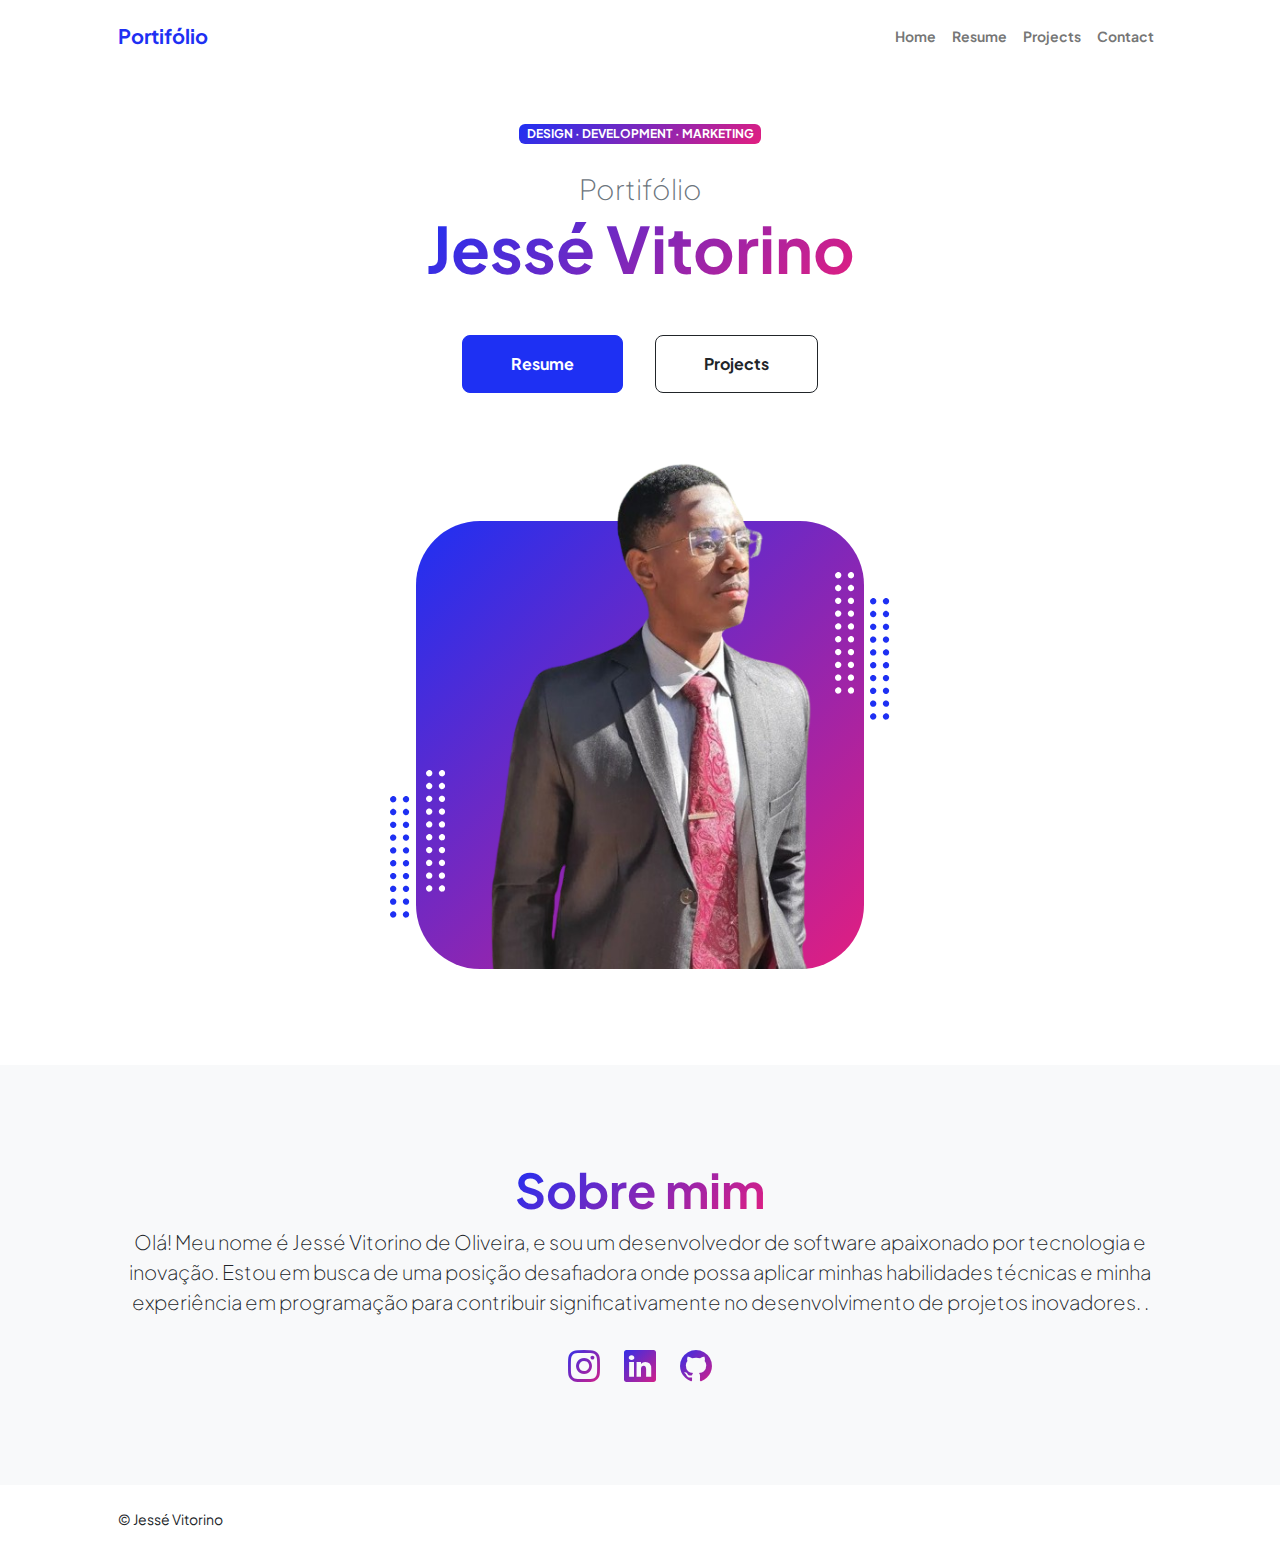
==== commit e3d5880b: "up" ====
--- a/index.html
+++ b/index.html
@@ -5,7 +5,7 @@
         <meta name="viewport" content="width=device-width, initial-scale=1, shrink-to-fit=no" />
         <meta name="description" content="" />
         <meta name="author" content="" />
-        <title>Personal - Start Bootstrap Theme</title>
+        <title>Portifólio _ Jessé Vitorino</title>
         <!-- Favicon-->
         <link rel="icon" type="image/x-icon" href="assets/favicon.ico" />
         <!-- Custom Google font-->
@@ -203,13 +203,9 @@
         <footer class="bg-white py-4 mt-auto">
             <div class="container px-5">
                 <div class="row align-items-center justify-content-between flex-column flex-sm-row">
-                    <div class="col-auto"><div class="small m-0">Copyright &copy; Your Website 2023</div></div>
+                    <div class="col-auto"><div class="small m-0"> &copy; Jessé Vitorino</div></div>
                     <div class="col-auto">
-                        <a class="small" href="#!">Privacy</a>
-                        <span class="mx-1">&middot;</span>
-                        <a class="small" href="#!">Terms</a>
-                        <span class="mx-1">&middot;</span>
-                        <a class="small" href="#!">Contact</a>
+
                     </div>
                 </div>
             </div>
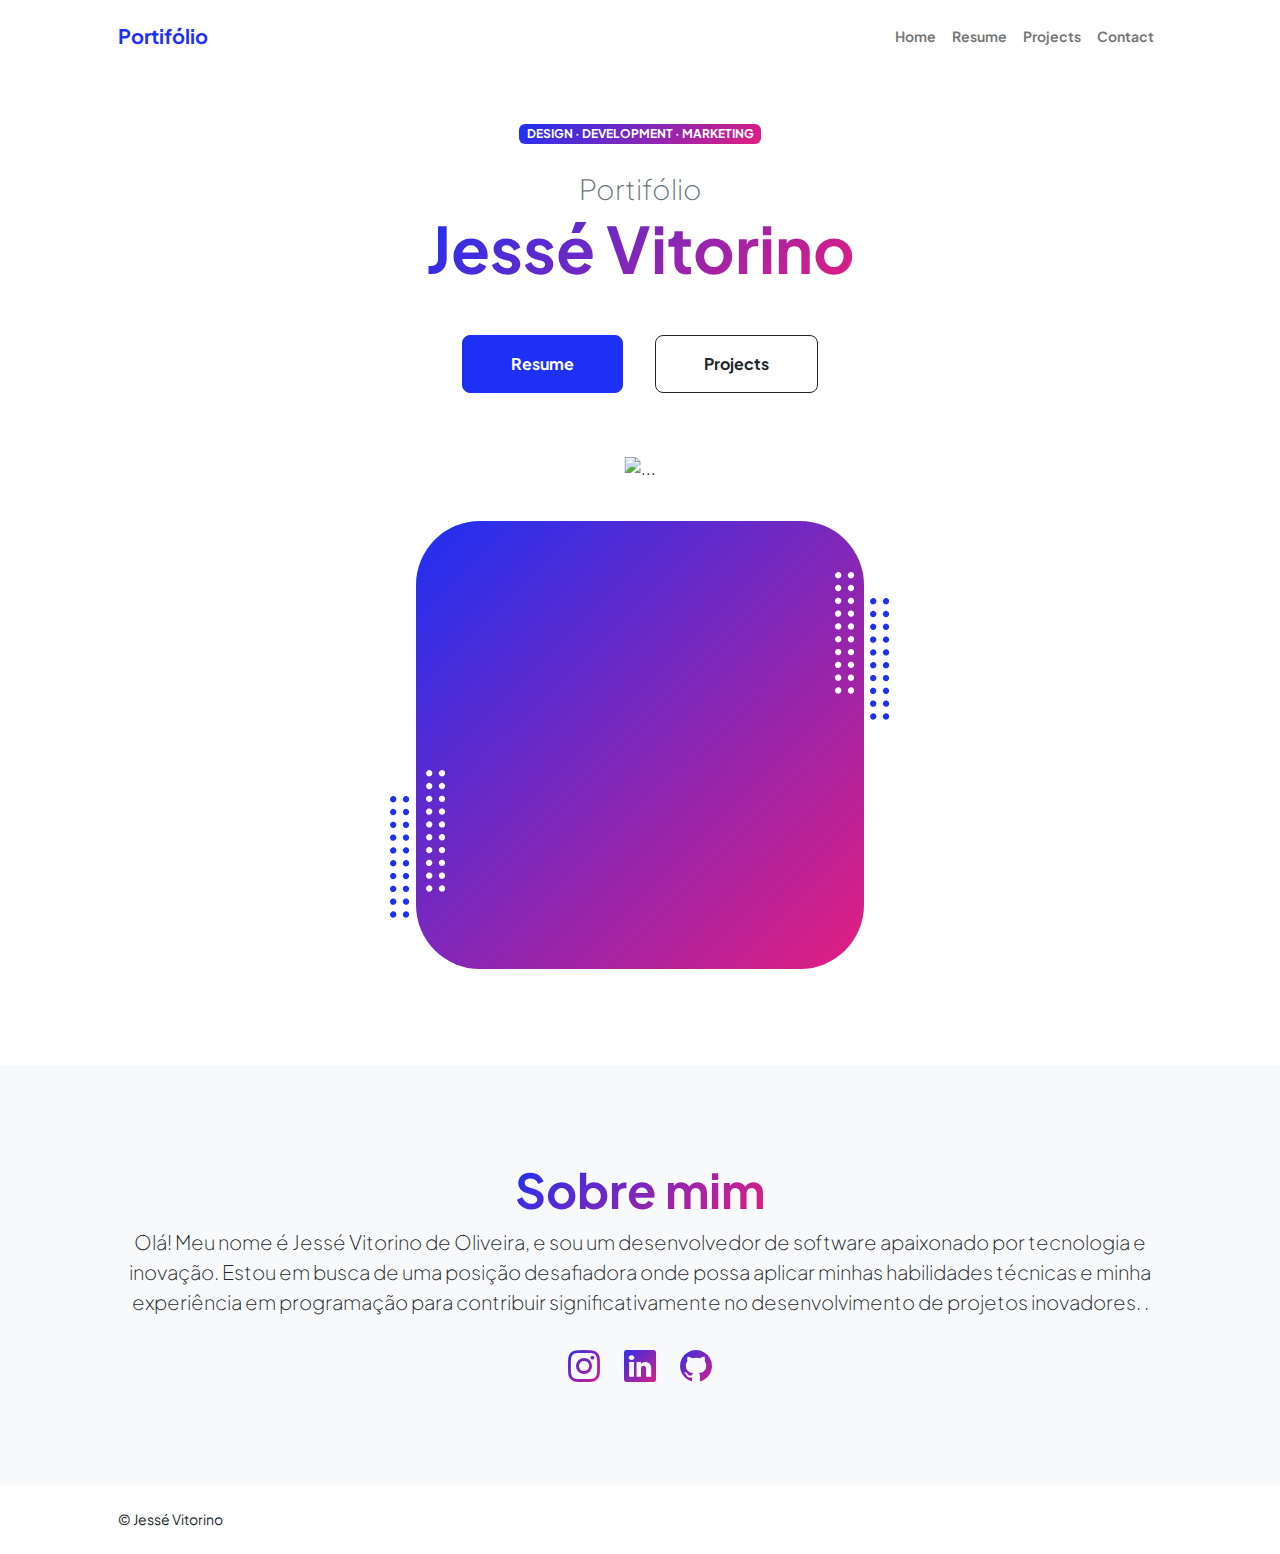
==== commit 749614fe: "Update index.html" ====
--- a/index.html
+++ b/index.html
@@ -58,7 +58,7 @@
                                 <div class="profile bg-gradient-primary-to-secondary">
                                     <!-- TIP: For best results, use a photo with a transparent background like the demo example below-->
                                     <!-- Watch a tutorial on how to do this on YouTube (link)-->
-                                    <img class="profile-img" src="assets/WhatsApp_Image_2024-06-15_at_16.08.37-removebg-preview.png" alt="..." />
+                                    <img class="profile-img" src="https://github.com/JesseV22/CV/blob/main/img/Captura_de_tela_2023-04-21_135812-removebg-preview.png?raw=true" alt="..." />
                                     <div class="dots-1">
                                         <!-- SVG Dots-->
                                         <svg version="1.1" xmlns="http://www.w3.org/2000/svg" xmlns:xlink="http://www.w3.org/1999/xlink" x="0px" y="0px" viewBox="0 0 191.6 1215.4" style="enable-background: new 0 0 191.6 1215.4" xml:space="preserve">
